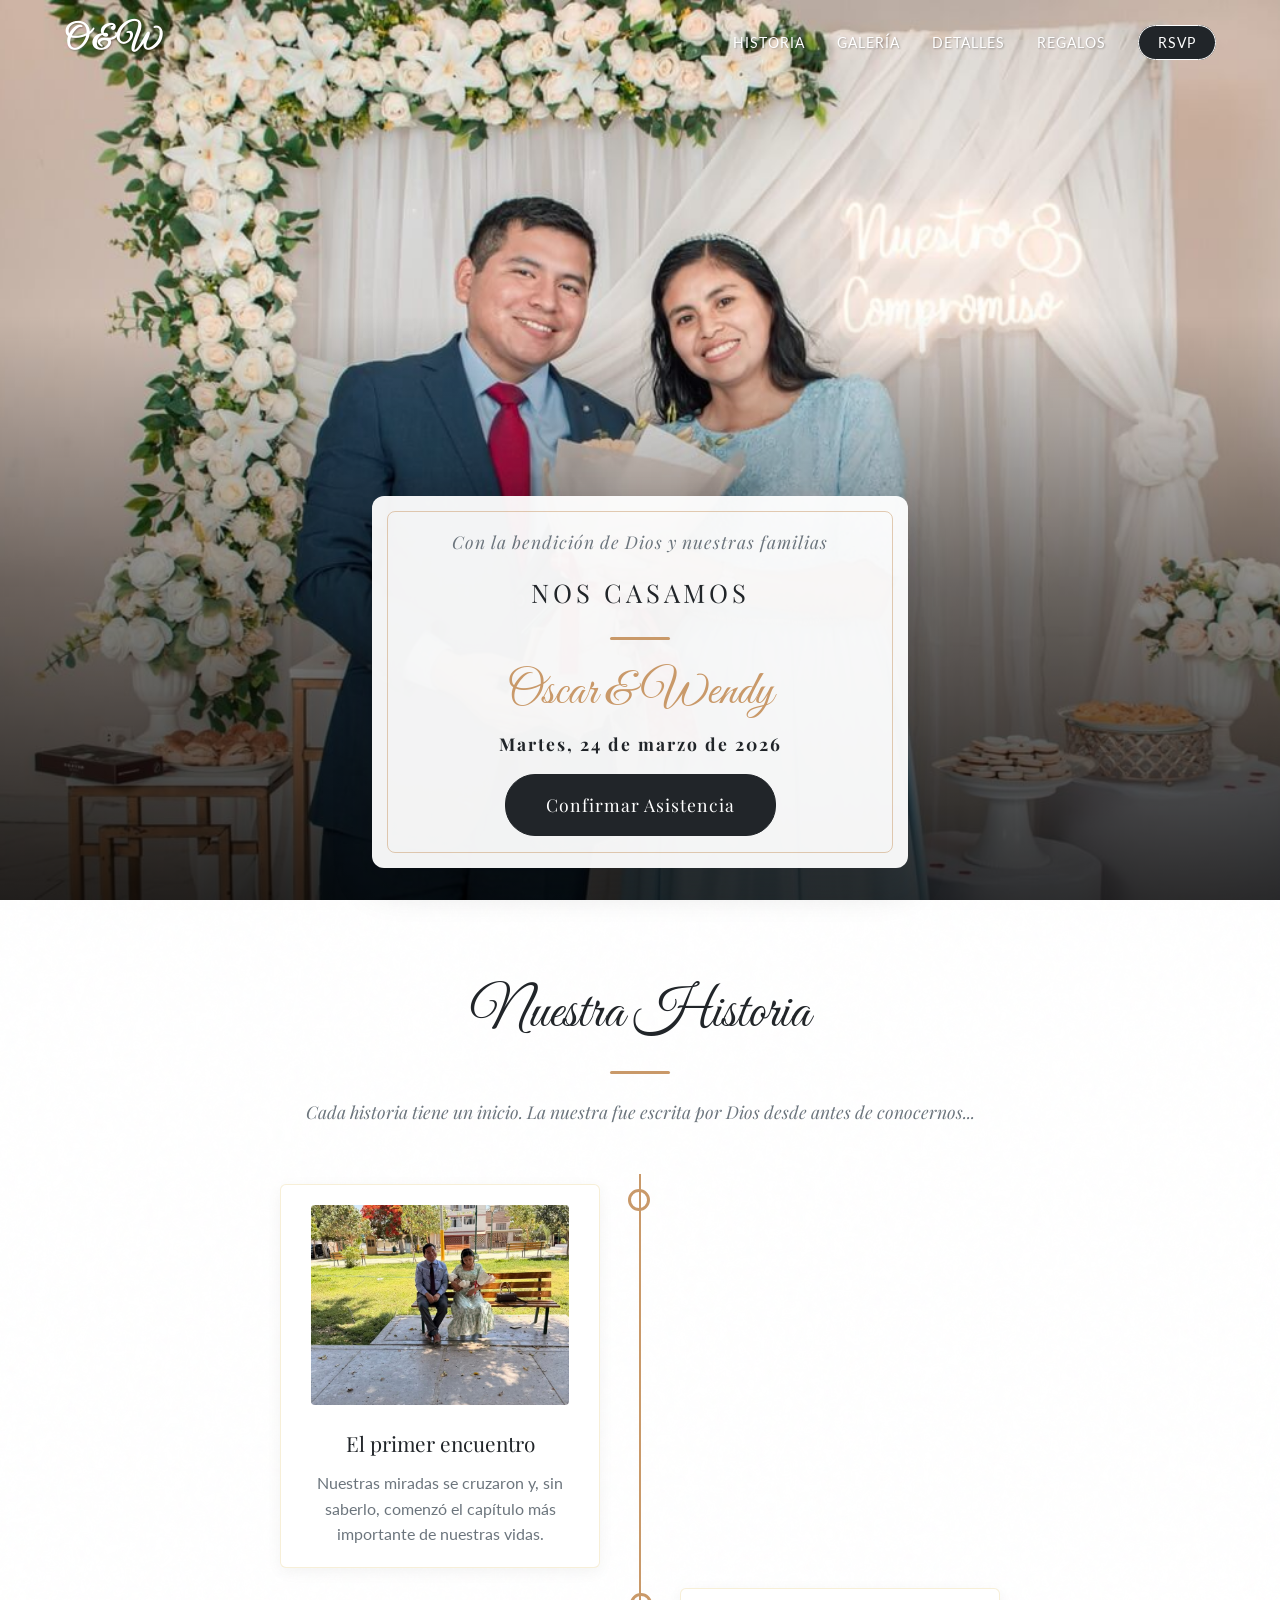
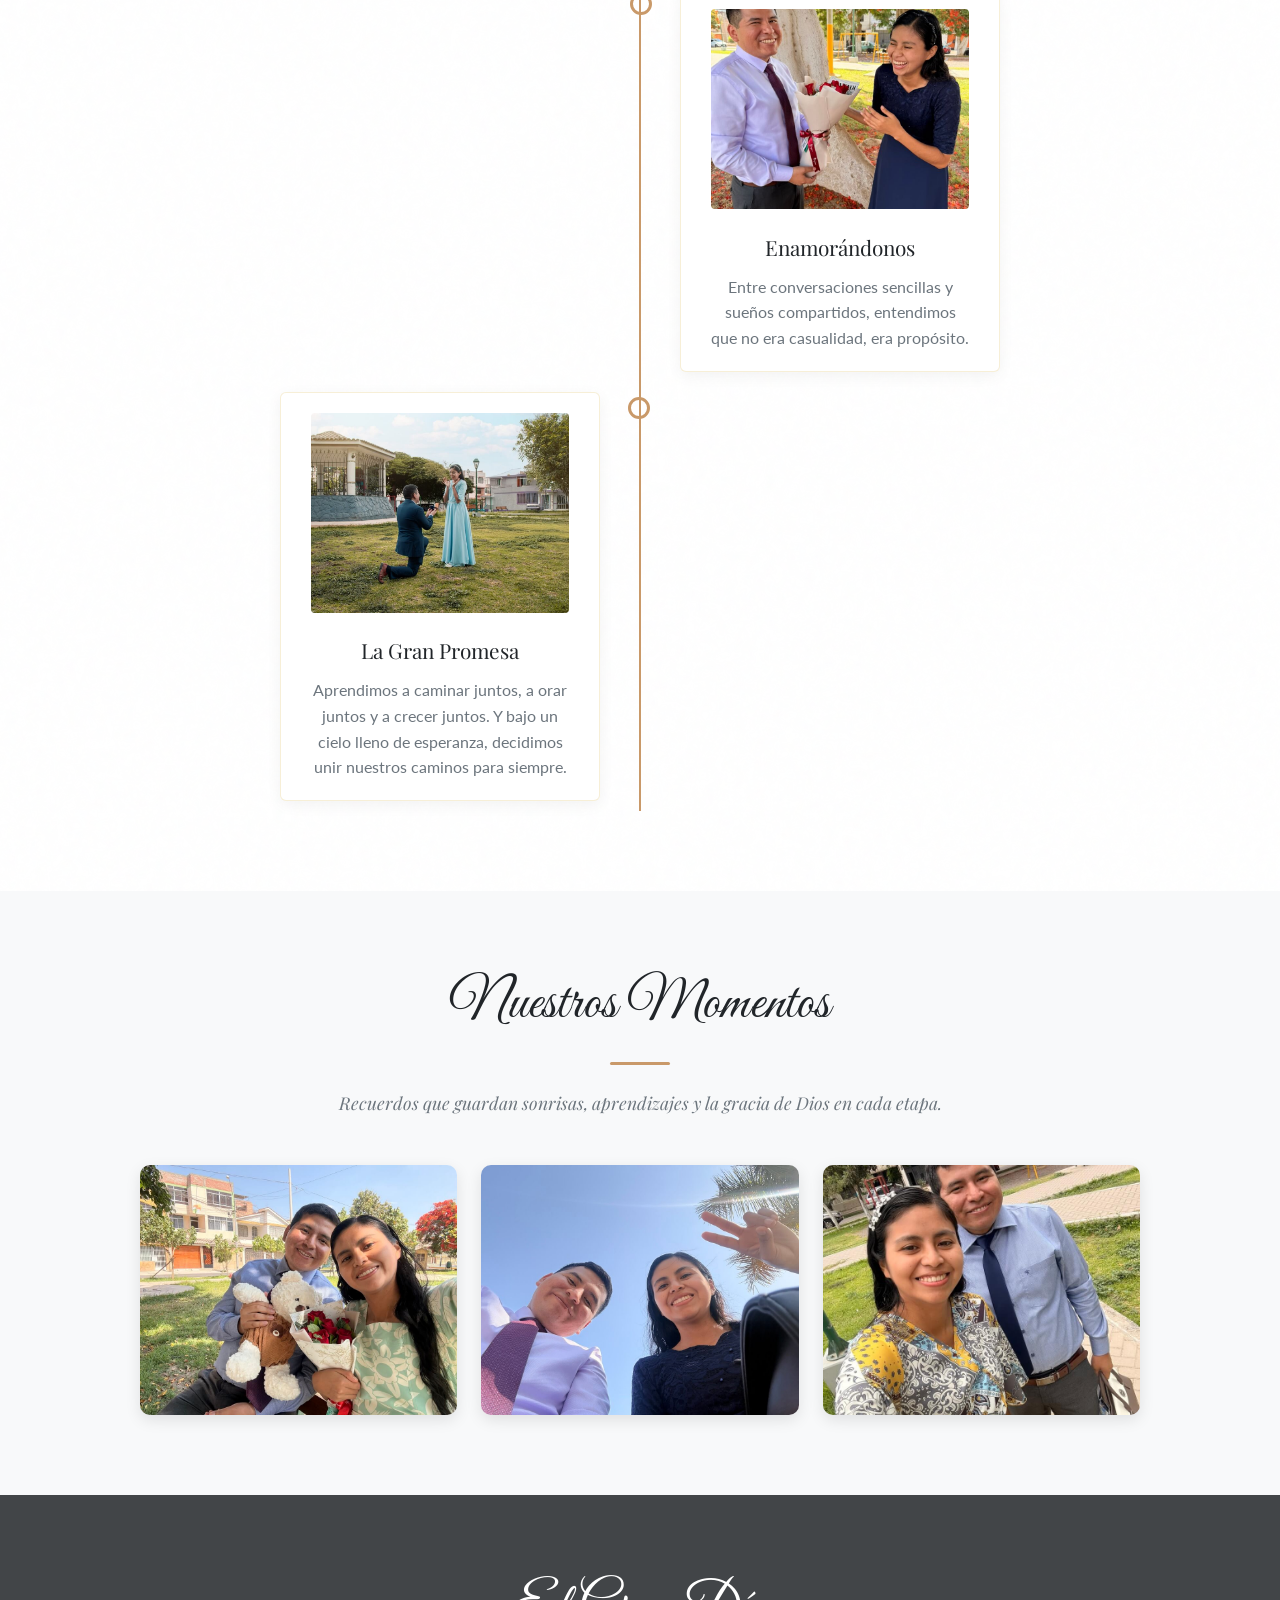
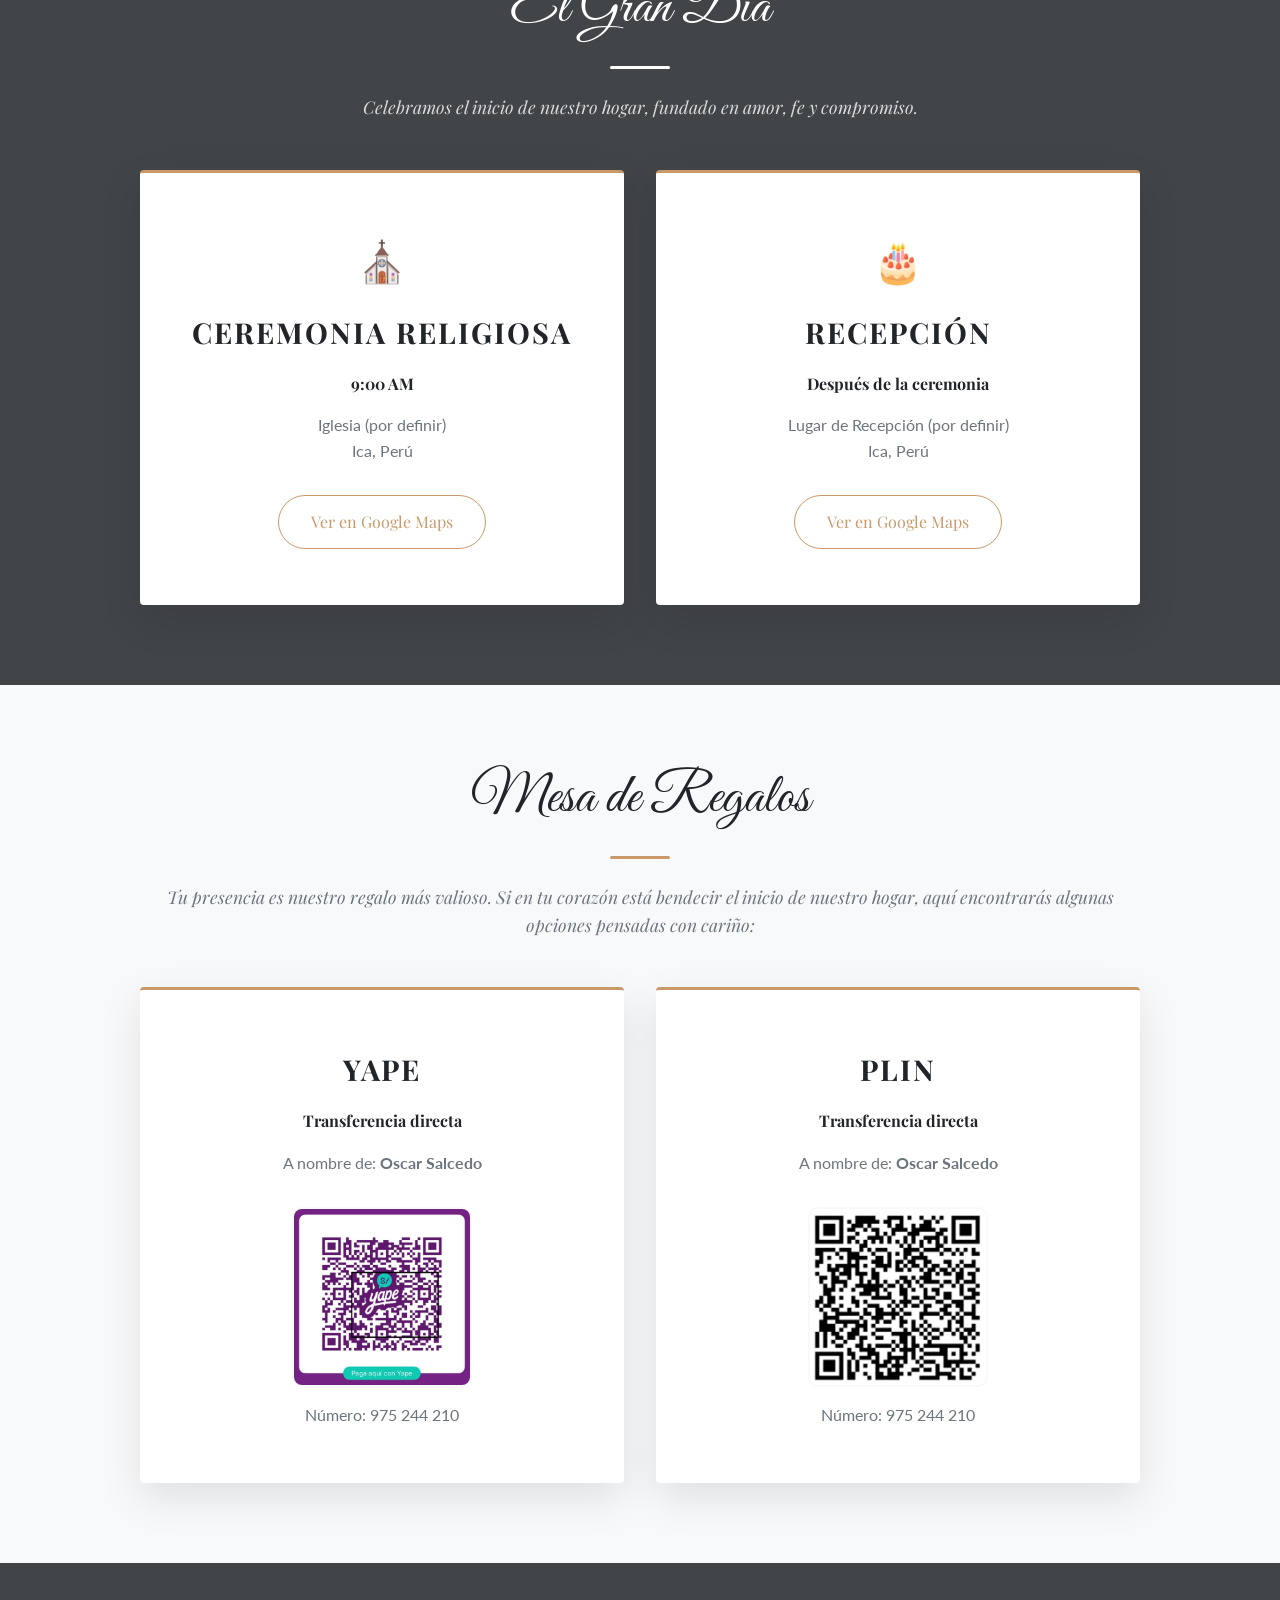
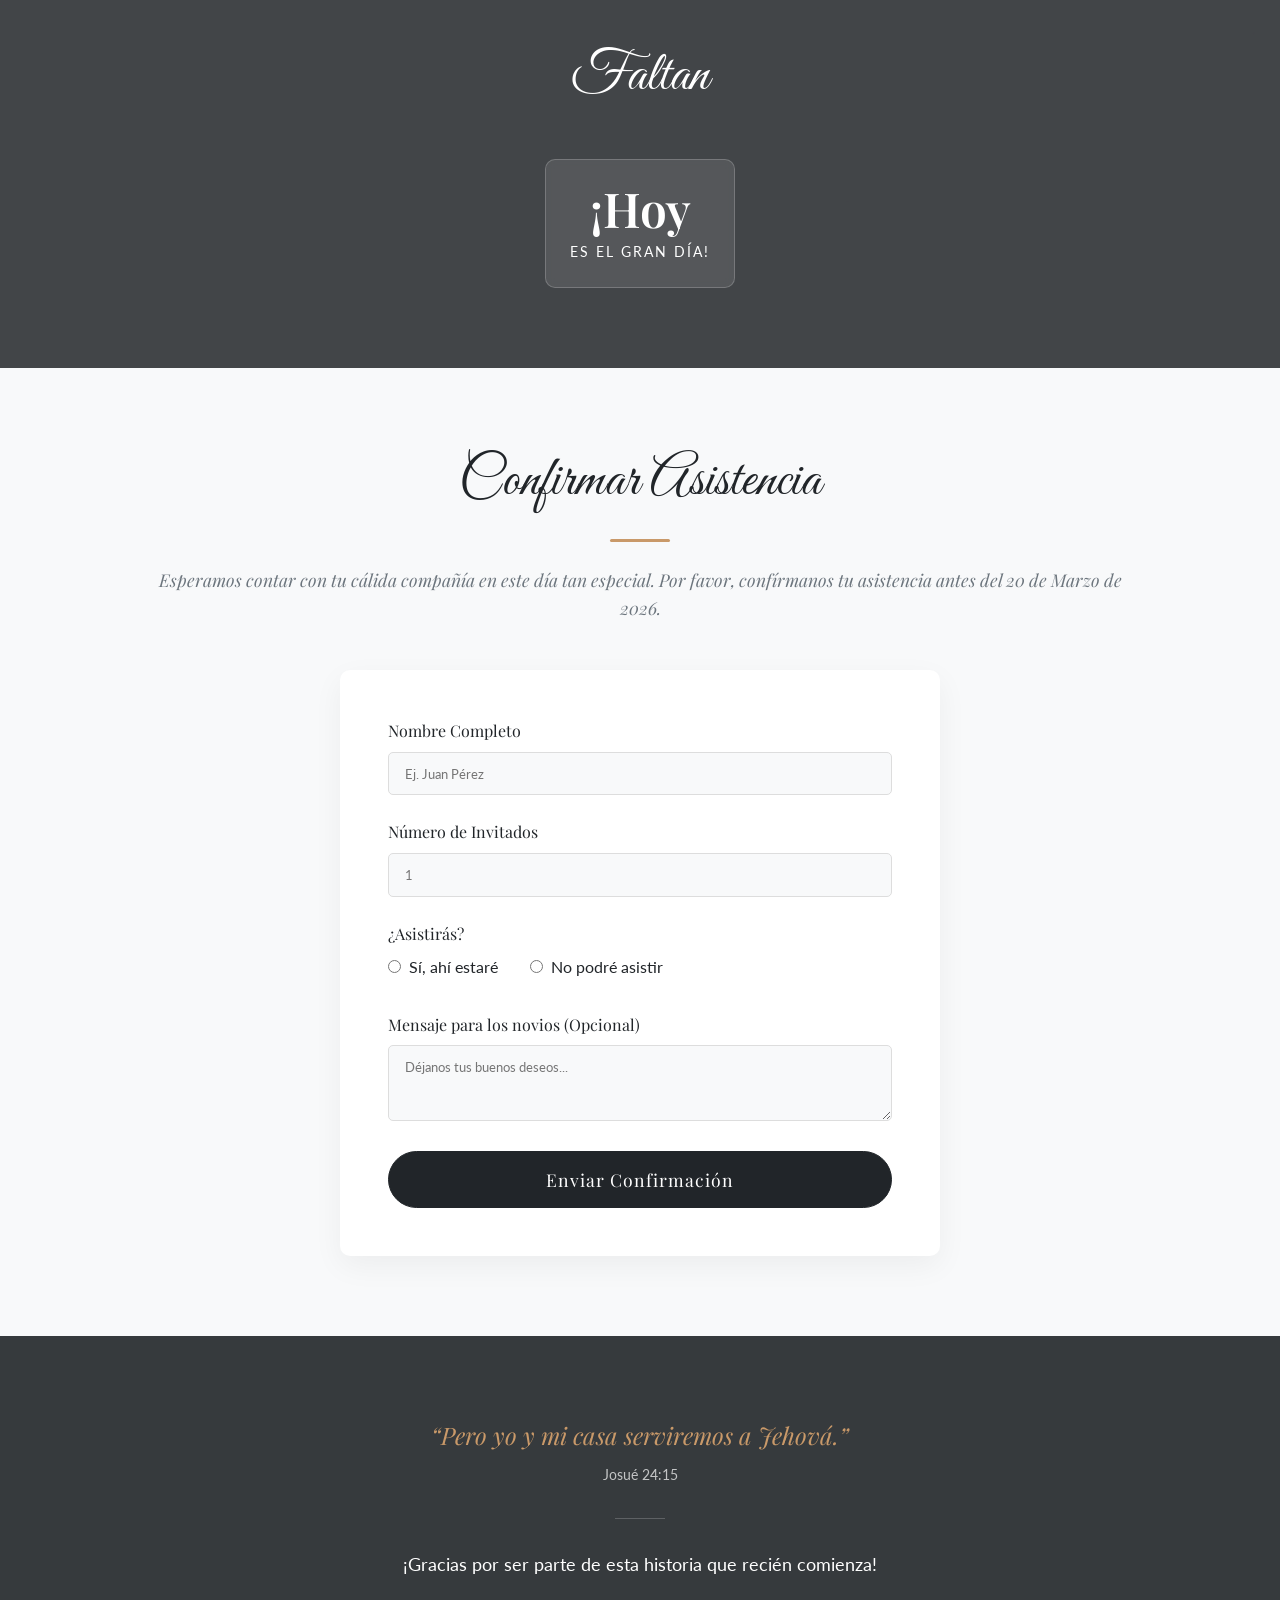
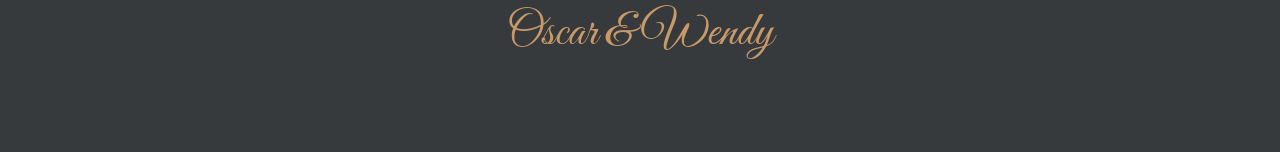
==== index.html @ b1352510 "fix: remove firebase" ====
<!DOCTYPE html>
<html lang="es">

<head>
    <meta charset="UTF-8">
    <meta name="viewport" content="width=device-width, initial-scale=1.0">
    <title>Oscar & Wendy - Nos Casamos</title>
    <!-- Favicon -->
    <link rel="icon"
        href="data:image/svg+xml,<svg xmlns=%22http://www.w3.org/2000/svg%22 viewBox=%220 0 100 100%22><text y=%22.9em%22 font-size=%2290%22>💍</text></svg>">

    <!-- Open Graph / WhatsApp Preview -->
    <meta property="og:title" content="Oscar & Wendy - Nos Casamos">
    <meta property="og:description" content="Celebramos el inicio de nuestro hogar, fundado en amor, fe y compromiso.">
    <meta property="og:image" content="https://carosdrean.github.io/wedding/images/hero.jpeg">
    <meta property="og:url" content="https://carosdrean.github.io/wedding">
    <meta property="og:type" content="website">

    <!-- Google Fonts -->
    <link rel="preconnect" href="https://fonts.googleapis.com">
    <link rel="preconnect" href="https://fonts.gstatic.com" crossorigin>
    <!-- Playfair Display (Serif) and Great Vibes (Calligraphy) -->
    <link
        href="https://fonts.googleapis.com/css2?family=Great+Vibes&family=Playfair+Display:ital,wght@0,400;0,600;1,400&family=Lato:wght@300;400&display=swap"
        rel="stylesheet">
    <link rel="stylesheet" href="css/style.css?v=1.6">
</head>

<body>

    <!-- Navegación -->
    <nav class="navbar">
        <div class="nav-container">
            <a href="#home" class="nav-logo">O & W</a>

            <button class="nav-toggle" id="nav-toggle" aria-label="Abrir menú">
                <span></span>
                <span></span>
                <span></span>
            </button>

            <ul class="nav-links" id="nav-links">
                <li><a href="#historia">Historia</a></li>
                <li><a href="#galeria">Galería</a></li>
                <li><a href="#detalles">Detalles</a></li>
                <li><a href="#regalos">Regalos</a></li>
                <li><a href="#rsvp" class="nav-btn">RSVP</a></li>
            </ul>
        </div>
    </nav>

    <!-- Hero Section -->
    <header class="hero" id="home">
        <div class="hero-overlay"></div>
        <div class="hero-content fade-in-up">
            <div class="hero-inner-card">
                <div class="decorative-frame"></div>
                <span class="subtitle">Con la bendición de Dios y nuestras familias</span>
                <h1 class="title-main">Nos Casamos</h1>
                <div class="dahlia-divider"></div>
                <h2 class="names">Oscar & Wendy</h2>
                <p class="date">Martes, 24 de marzo de 2026</p>
                <a href="#rsvp" class="btn-primary">Confirmar Asistencia</a>
            </div>
        </div>
    </header>

    <!-- Nuestra Historia -->
    <section class="historia section" id="historia">
        <div class="container fade-in">
            <h2 class="section-title">Nuestra Historia</h2>
            <div class="dahlia-divider"></div>
            <p class="section-subtitle">Cada historia tiene un inicio. La nuestra fue escrita por Dios desde antes de
                conocernos...</p>

            <div class="timeline">
                <div class="timeline-item left reveal">
                    <div class="timeline-content">
                        <img src="./images/timeline1.jpeg" loading="lazy" alt="Nos conocimos" class="timeline-img">
                        <h3>El primer encuentro</h3>
                        <p>Nuestras miradas se cruzaron y, sin saberlo, comenzó el capítulo más importante de nuestras
                            vidas.</p>
                    </div>
                </div>
                <div class="timeline-item right reveal">
                    <div class="timeline-content">
                        <img src="./images/timeline2.jpeg" loading="lazy" alt="Nos enamoramos" class="timeline-img">
                        <h3>Enamorándonos</h3>
                        <p>Entre conversaciones sencillas y sueños compartidos, entendimos que no era casualidad, era
                            propósito.</p>
                    </div>
                </div>
                <div class="timeline-item left reveal">
                    <div class="timeline-content">
                        <img src="./images/timeline3.jpeg" loading="lazy" alt="Nos comprometimos" class="timeline-img">
                        <h3>La Gran Promesa</h3>
                        <p>Aprendimos a caminar juntos, a orar juntos y a crecer juntos. Y bajo un cielo lleno de
                            esperanza, decidimos unir nuestros caminos para siempre.</p>
                    </div>
                </div>
            </div>
        </div>
    </section>

    <!-- Galería -->
    <section class="galeria section bg-light" id="galeria">
        <div class="container fade-in">
            <h2 class="section-title">Nuestros Momentos</h2>
            <div class="dahlia-divider"></div>
            <p class="section-subtitle">Recuerdos que guardan sonrisas, aprendizajes y la gracia de Dios en cada etapa.
            </p>
            <div class="gallery-grid">
                <div class="gallery-item reveal"><img src="./images/galery1.jpeg" loading="lazy" alt="Parejas foto 1">
                </div>
                <div class="gallery-item reveal"><img src="./images/galery2.jpeg" loading="lazy" alt="Parejas foto 3">
                </div>
                <div class="gallery-item reveal"><img src="./images/galery3.jpeg" loading="lazy" alt="Parejas foto 4">
                </div>
            </div>
        </div>
    </section>

    <!-- Detalles del Evento -->
    <section class="detalles section dark-bg" id="detalles">
        <div class="container fade-in">
            <h2 class="section-title text-white">El Gran Día</h2>
            <div class="dahlia-divider light"></div>
            <p class="section-subtitle text-white">Celebramos el inicio de nuestro hogar, fundado en amor, fe y
                compromiso.</p>

            <div class="cards-grid">
                <!-- Ceremonia -->
                <div class="card reveal">
                    <div class="icon">⛪</div>
                    <h3>Ceremonia Religiosa</h3>
                    <p class="card-time">9:00 AM</p>
                    <p class="card-location">Iglesia (por definir)<br>Ica, Perú</p>
                    <a href="https://maps.app.goo.gl/by1s9UoUCUS1QpWd8" class="btn-secondary" target="_blank">Ver en
                        Google Maps</a>
                </div>

                <!-- Recepción -->
                <div class="card reveal">
                    <div class="icon">🎂</div>
                    <h3>Recepción</h3>
                    <p class="card-time">Después de la ceremonia</p>
                    <p class="card-location">Lugar de Recepción (por definir)<br>Ica, Perú</p>
                    <a href="https://maps.app.goo.gl/by1s9UoUCUS1QpWd8" class="btn-secondary" target="_blank">Ver en
                        Google Maps</a>
                </div>
            </div>
        </div>
    </section>

    <!-- Regalos -->
    <section class="regalos section bg-light" id="regalos">
        <div class="container fade-in">
            <h2 class="section-title">Mesa de Regalos</h2>
            <div class="dahlia-divider"></div>
            <p class="section-subtitle">Tu presencia es nuestro regalo más valioso. Si en tu corazón está bendecir el
                inicio de nuestro hogar, aquí encontrarás algunas opciones pensadas con cariño:</p>

            <div class="cards-grid">
                <!-- Tarjeta Yape -->
                <div class="card reveal qr-card">
                    <!--<div class="icon">📱</div>-->
                    <h3>Yape</h3>
                    <p class="card-time">Transferencia directa</p>
                    <p class="card-location">A nombre de: <strong>Oscar Salcedo</strong></p>
                    <div class="qr-container">
                        <div class="qr-box">
                            <img src="./images/yape.jpeg" loading="lazy" alt="QR Yape" class="qr-img">
                            <p>Número: 975 244 210</p>
                        </div>
                    </div>
                </div>

                <!-- Tarjeta Plin -->
                <div class="card reveal qr-card">
                    <!--<div class="icon">📱</div>-->
                    <h3>Plin</h3>
                    <p class="card-time">Transferencia directa</p>
                    <p class="card-location">A nombre de: <strong>Oscar Salcedo</strong></p>
                    <div class="qr-container">
                        <div class="qr-box">
                            <img src="./images/plin.jpeg" loading="lazy" alt="QR Plin" class="qr-img">
                            <p>Número: 975 244 210</p>
                        </div>
                    </div>
                </div>
            </div>
        </div>
    </section>

    <!-- Cuenta Regresiva -->
    <section class="countdown section" id="cuenta-regresiva">
        <div class="countdown-bg"></div>
        <div class="container fade-in position-relative">
            <h2 class="section-title text-white">Faltan</h2>
            <div class="timer" id="timer">
                <div class="time-box">
                    <span class="number" id="days">00</span>
                    <span class="label">Días</span>
                </div>
                <div class="time-box">
                    <span class="number" id="hours">00</span>
                    <span class="label">Horas</span>
                </div>
                <div class="time-box">
                    <span class="number" id="minutes">00</span>
                    <span class="label">Mint</span>
                </div>
                <div class="time-box">
                    <span class="number" id="seconds">00</span>
                    <span class="label">Segs</span>
                </div>
            </div>
        </div>
    </section>

    <!-- RSVP Section -->
    <section class="rsvp section bg-light" id="rsvp">
        <div class="container fade-in">
            <h2 class="section-title">Confirmar Asistencia</h2>
            <div class="dahlia-divider"></div>
            <p class="section-subtitle">Esperamos contar con tu cálida compañía en este día tan especial. Por favor,
                confírmanos tu asistencia antes del 20 de Marzo de 2026.</p>

            <form id="rsvp-form" class="rsvp-form reveal"
                action="https://docs.google.com/forms/d/e/1FAIpQLSek4daE8wjYFkSx3_-Izd80AjMu-CmA6Un2QRPLqiP6USKRoA/formResponse"
                method="POST">
                <div class="form-group">
                    <label for="name">Nombre Completo</label>
                    <input name="entry.369119081" type="text" id="name" required placeholder="Ej. Juan Pérez">
                </div>
                <div class="form-group">
                    <label for="guests">Número de Invitados</label>
                    <input name="entry.2001712767" type="number" id="guests" min="1" max="5" required placeholder="1">
                </div>
                <div class="form-group">
                    <label>¿Asistirás?</label>
                    <div class="radio-group">
                        <label>
                            <input name="entry.1944220015" type="radio" value="Si" required> Sí, ahí
                            estaré
                        </label>
                        <label>
                            <input name="entry.1944220015" type="radio" value="No"> No podré asistir
                        </label>
                    </div>
                </div>
                <div class="form-group">
                    <label for="message">Mensaje para los novios (Opcional)</label>
                    <textarea name="entry.132755586" id="message" rows="3"
                        placeholder="Déjanos tus buenos deseos..."></textarea>
                </div>
                <button type="submit" class="btn-primary full-width">Enviar Confirmación</button>
            </form>
            <div id="form-success" class="hidden message-success">
                ¡Gracias por confirmar! Nos vemos pronto.
            </div>
        </div>
    </section>

    <!-- Footer -->
    <footer class="footer section">
        <div class="container fade-in">
            <p class="verse">“Pero yo y mi casa serviremos a Jehová.”</p>
            <p class="reference">Josué 24:15</p>
            <div class="separator"></div>
            <p class="thank-you">¡Gracias por ser parte de esta historia que recién comienza!</p>
            <h2 class="footer-names">Oscar & Wendy</h2>
        </div>
    </footer>

    <script src="js/script.js"></script>
</body>

</html>
---- css/style.css ----
/* Variables */
:root {
    /* Colors - Dahlia Theme */
    --color-bg: #FFFFFF;
    --color-bg-light: #F8F9FA;
    --color-primary: #C99969;
    /* Elegant Gold */
    --color-primary-hover: #b5885a;
    --color-secondary: #212529;
    /* Dark Charcoal for contrast */
    --color-text: #6C757D;
    /* Medium Gray for legibility */
    --color-text-dark: #212529;
    --color-white: #FFFFFF;

    /* Typography */
    --font-main: 'Lato', sans-serif;
    --font-serif: 'Playfair Display', serif;
    --font-script: 'Great Vibes', cursive;

    /* Transitions */
    --transition: all 0.4s ease;
}

/* Reset & Base Styles */
* {
    margin: 0;
    padding: 0;
    box-sizing: border-box;
}

html {
    scroll-behavior: smooth;
    font-size: 16px;
}

body {
    font-family: var(--font-main);
    color: var(--color-text);
    background-color: var(--color-bg);
    line-height: 1.6;
    overflow-x: hidden;
    /* Subtle noise/texture overlay */
    background-image: url("data:image/svg+xml,%3Csvg viewBox='0 0 200 200' xmlns='http://www.w3.org/2000/svg'%3E%3Cfilter id='noiseFilter'%3E%3CfeTurbulence type='fractalNoise' baseFrequency='0.65' numOctaves='3' stitchTiles='stitch'/%3E%3C/filter%3E%3Crect width='100%25' height='100%25' filter='url(%23noiseFilter)' opacity='0.02'/%3E%3C/svg%3E");
}

h1,
h2,
h3,
h4,
h5,
h6 {
    color: var(--color-text-dark);
    font-weight: normal;
    font-family: var(--font-serif);
}

a {
    text-decoration: none;
    color: inherit;
}

ul {
    list-style: none;
}

/* Utility Classes */
.container {
    width: 90%;
    max-width: 1000px;
    margin: 0 auto;
    text-align: center;
}

.section {
    padding: 5rem 0;
}

.bg-light {
    background-color: var(--color-bg-light);
}

.section-title {
    font-family: var(--font-script);
    font-size: 3.5rem;
    color: var(--color-secondary);
    margin-bottom: 0.5rem;
    line-height: 1.2;
}

.section-subtitle {
    font-family: var(--font-serif);
    font-size: 1.1rem;
    font-style: italic;
    color: var(--color-text);
    margin-bottom: 3rem;
}

.text-white {
    color: var(--color-white);
}

.position-relative {
    position: relative;
    z-index: 2;
}

.hidden {
    display: none !important;
}

/* Navbar */
.navbar {
    position: fixed;
    top: 0;
    width: 100%;
    background: transparent;
    transition: background-color 0.4s ease, box-shadow 0.4s ease;
    z-index: 1000;
    padding: 1rem 0;
}

.navbar.scrolled {
    background: rgba(255, 255, 255, 0.98);
    box-shadow: 0 2px 10px rgba(0, 0, 0, 0.05);
}

.navbar .nav-logo,
.navbar .nav-links a {
    color: var(--color-white);
    text-shadow: 1px 1px 2px rgba(0, 0, 0, 0.3);
}

.navbar.scrolled .nav-logo {
    color: var(--color-secondary);
    text-shadow: none;
}

.navbar.scrolled .nav-links a {
    color: var(--color-text-dark);
    text-shadow: none;
}

.navbar.scrolled .nav-links a:hover {
    color: var(--color-secondary);
}

/* Hamburger toggle */
.nav-toggle {
    display: none;
    flex-direction: column;
    justify-content: space-between;
    width: 30px;
    height: 21px;
    background: transparent;
    border: none;
    cursor: pointer;
    z-index: 1001;
}

.nav-toggle span {
    display: block;
    width: 100%;
    height: 3px;
    background-color: var(--color-white);
    border-radius: 3px;
    transition: all 0.3s ease;
    box-shadow: 1px 1px 2px rgba(0, 0, 0, 0.3);
}

.navbar.scrolled .nav-toggle span {
    background-color: var(--color-text-dark);
    box-shadow: none;
}

.nav-toggle.active span:nth-child(1) {
    transform: translateY(9px) rotate(45deg);
}

.nav-toggle.active span:nth-child(2) {
    opacity: 0;
}

.nav-toggle.active span:nth-child(3) {
    transform: translateY(-9px) rotate(-45deg);
}

.nav-container {
    width: 90%;
    max-width: 1200px;
    margin: 0 auto;
    display: flex;
    justify-content: space-between;
    align-items: center;
}

.nav-logo {
    font-family: var(--font-script);
    font-size: 2rem;
    color: var(--color-secondary);
    font-weight: bold;
}

.nav-links {
    display: flex;
    gap: 2rem;
    align-items: center;
}

.nav-links a {
    font-family: var(--font-main);
    font-size: 0.9rem;
    text-transform: uppercase;
    letter-spacing: 1px;
    transition: var(--transition);
}

.nav-links a:hover {
    color: var(--color-secondary);
}

.nav-btn {
    background: var(--color-secondary);
    color: var(--color-white) !important;
    text-shadow: none !important;
    padding: 0.5rem 1.2rem;
    border-radius: 20px;
    border: 1px solid var(--color-white);
}

.navbar.scrolled .nav-btn {
    border-color: transparent;
}

.nav-btn:hover {
    background: var(--color-primary-hover) !important;
}

/* Buttons */
.btn-primary {
    display: inline-block;
    padding: 1rem 2.5rem;
    background-color: var(--color-secondary);
    color: var(--color-white);
    font-family: var(--font-serif);
    font-size: 1.1rem;
    letter-spacing: 1px;
    border-radius: 30px;
    transition: var(--transition);
    border: 1px solid var(--color-secondary);
    cursor: pointer;
}

.btn-primary:hover {
    background-color: transparent;
    color: var(--color-secondary);
    border-color: var(--color-secondary);
}

.btn-secondary {
    display: inline-block;
    padding: 0.8rem 2rem;
    background-color: transparent;
    color: var(--color-primary);
    font-family: var(--font-serif);
    font-size: 1rem;
    border-radius: 30px;
    border: 1px solid var(--color-primary);
    transition: var(--transition);
}

.btn-secondary:hover {
    background-color: var(--color-primary);
    color: var(--color-white);
}

.full-width {
    width: 100%;
}

/* Hero Section */
.hero {
    height: 100vh;
    min-height: 600px;
    position: relative;
    display: flex;
    align-items: flex-end;
    /* Align content to the bottom */
    justify-content: center;
    text-align: center;
    background-image: url('../images/hero.jpeg');
    background-size: cover;
    background-position: center;
    background-attachment: fixed;
}

.hero-overlay {
    position: absolute;
    top: 0;
    left: 0;
    right: 0;
    bottom: 0;
    /* Gradient starts transparent and gets noticeably darker towards the bottom */
    background: linear-gradient(to bottom, transparent 35%, rgba(0, 0, 0, 0.45) 65%, rgba(0, 0, 0, 0.8) 100%);
    z-index: 1;
}

.hero-content {
    position: relative;
    z-index: 2;
    padding: 2rem;
    max-width: 600px;
    width: 90%;
}

.hero-inner-card {
    background: rgba(255, 255, 255, 0.95);
    padding: 2rem 1.5rem;
    border-radius: 12px;
    box-shadow: 0 15px 40px rgba(0, 0, 0, 0.2);
    position: relative;
    color: var(--color-text-dark);
}

.decorative-frame {
    position: absolute;
    top: 15px;
    left: 15px;
    right: 15px;
    bottom: 15px;
    border: 1px solid var(--color-primary);
    opacity: 0.5;
    border-radius: 8px;
    pointer-events: none;
}

.dahlia-divider {
    width: 60px;
    height: 3px;
    background-color: var(--color-primary);
    margin: 1.5rem auto;
    border-radius: 2px;
}

.dahlia-divider.light {
    background-color: var(--color-white);
}

.subtitle {
    display: block;
    font-family: var(--font-serif);
    font-style: italic;
    font-size: 1.1rem;
    margin-bottom: 1rem;
    letter-spacing: 1px;
    color: var(--color-text);
}

.title-main {
    font-family: var(--font-serif);
    font-size: 1.6rem;
    letter-spacing: 4px;
    text-transform: uppercase;
    margin-bottom: 0.5rem;
    color: var(--color-text-dark);
}

.names {
    font-family: var(--font-script);
    font-size: 3rem;
    color: var(--color-primary);
    line-height: 1.2;
    margin-bottom: 0.5rem;
}

.date {
    font-family: var(--font-serif);
    font-size: 1.1rem;
    font-weight: bold;
    margin-bottom: 1rem;
    letter-spacing: 2px;
    color: var(--color-text-dark);
}

/* Timeline (Nuestra Historia) */
.timeline {
    position: relative;
    max-width: 800px;
    margin: 0 auto;
}

.timeline::after {
    content: '';
    position: absolute;
    width: 2px;
    background-color: var(--color-primary);
    top: 0;
    bottom: 0;
    left: 50%;
    margin-left: -1px;
}

.timeline-item {
    padding: 10px 40px;
    position: relative;
    background-color: inherit;
    width: 50%;
}

.timeline-item::after {
    content: '';
    position: absolute;
    width: 16px;
    height: 16px;
    right: -8px;
    background-color: var(--color-bg);
    border: 3px solid var(--color-primary);
    top: 15px;
    border-radius: 50%;
    z-index: 1;
}

.left {
    left: 0;
}

.right {
    left: 50%;
}

.left::after {
    right: -10px;
}

.right::after {
    left: -10px;
}

.timeline-content {
    padding: 20px 30px;
    background-color: var(--color-white);
    position: relative;
    border-radius: 6px;
    box-shadow: 0 4px 15px rgba(0, 0, 0, 0.05);
    border: 1px solid rgba(212, 175, 55, 0.2);
}

.timeline-content h3 {
    font-family: var(--font-serif);
    color: var(--color-secondary);
    margin-bottom: 10px;
    font-size: 1.3rem;
}

.timeline-img {
    width: 100%;
    height: 200px;
    object-fit: cover;
    border-radius: 4px;
    margin-bottom: 15px;
}

/* Event Details Cards */
.cards-grid {
    display: grid;
    grid-template-columns: repeat(auto-fit, minmax(300px, 1fr));
    gap: 2rem;
    margin-top: 2rem;
}

.card {
    background: var(--color-white);
    padding: 3.5rem 2.5rem;
    border-radius: 4px;
    /* Sharper edges */
    box-shadow: 0 15px 40px rgba(0, 0, 0, 0.1);
    transition: var(--transition);
    border-top: 3px solid var(--color-primary);
    /* Gold Dahlia line */
}

.card:hover {
    transform: translateY(-10px);
}

.card .icon {
    font-size: 2.5rem;
    margin-bottom: 1rem;
    color: var(--color-primary);
}

.card h3 {
    font-family: var(--font-serif);
    font-size: 1.8rem;
    font-weight: bold;
    text-transform: uppercase;
    color: var(--color-text-dark);
    margin-bottom: 1rem;
    letter-spacing: 2px;
}

.card-time {
    font-weight: bold;
    color: var(--color-text-dark);
    margin-bottom: 1rem;
    font-family: var(--font-serif);
}

.card-location {
    margin-bottom: 2rem;
    color: var(--color-text);
}

.dark-bg {
    position: relative;
    background-image: url('../images/event.jpeg');
    /* Placeholder for now */
    background-size: cover;
    background-position: center;
    background-attachment: fixed;
}

.dark-bg::before {
    content: '';
    position: absolute;
    top: 0;
    left: 0;
    right: 0;
    bottom: 0;
    background-color: rgba(33, 37, 41, 0.85);
    /* Dark Dahlia overlay */
    z-index: 1;
}

.dark-bg .container {
    position: relative;
    z-index: 2;
}

.dark-bg .section-subtitle {
    color: rgba(255, 255, 255, 0.8);
}

.qr-card {
    grid-column: span 1;
}

.qr-container {
    display: flex;
    justify-content: center;
    gap: 2rem;
    margin-top: 1.5rem;
}

.qr-box {
    text-align: center;
}

.qr-img {
    width: 180px;
    height: 180px;
    object-fit: cover;
    border-radius: 10px;
    border: 2px solid var(--color-bg-light);
    margin-bottom: 0.5rem;
}

/* Countdown */
.countdown {
    position: relative;
    background: url('../images/countdown.jpeg');
    background-size: cover;
    background-position: center;
    background-attachment: fixed;
    color: var(--color-white);
}

.countdown-bg {
    position: absolute;
    top: 0;
    left: 0;
    right: 0;
    bottom: 0;
    background: rgba(33, 37, 41, 0.85);
    /* Dark Dahlia overlay */
    z-index: 1;
}

.countdown .section-title {
    color: var(--color-white);
}

.timer {
    display: flex;
    justify-content: center;
    gap: 2rem;
    margin-top: 3rem;
    flex-wrap: wrap;
}

.time-box {
    display: flex;
    flex-direction: column;
    align-items: center;
    background: rgba(255, 255, 255, 0.1);
    backdrop-filter: blur(5px);
    border: 1px solid rgba(255, 255, 255, 0.2);
    border-radius: 10px;
    padding: 1.5rem;
    min-width: 100px;
}

.time-box .number {
    font-family: var(--font-serif);
    font-size: 3rem;
    font-weight: 600;
    line-height: 1;
    margin-bottom: 0.5rem;
}

.time-box .label {
    font-size: 0.9rem;
    text-transform: uppercase;
    letter-spacing: 2px;
}

/* Dress code section removed */

/* Galería */
.gallery-grid {
    display: grid;
    grid-template-columns: repeat(auto-fit, minmax(250px, 1fr));
    gap: 1.5rem;
    margin-top: 2rem;
}

.gallery-item {
    border-radius: 10px;
    overflow: hidden;
    box-shadow: 0 5px 15px rgba(0, 0, 0, 0.1);
}

.gallery-item img {
    width: 100%;
    height: 250px;
    object-fit: cover;
    transition: transform 0.5s ease;
    display: block;
}

.gallery-item:hover img {
    transform: scale(1.05);
}

/* RSVP Form */
.rsvp-form {
    max-width: 600px;
    margin: 0 auto;
    background: var(--color-white);
    padding: 3rem;
    border-radius: 10px;
    box-shadow: 0 10px 30px rgba(0, 0, 0, 0.05);
    text-align: left;
}

.form-group {
    margin-bottom: 1.5rem;
}

.form-group label {
    display: block;
    margin-bottom: 0.5rem;
    font-family: var(--font-serif);
    color: var(--color-text-dark);
}

.form-group input[type="text"],
.form-group input[type="number"],
.form-group textarea {
    width: 100%;
    padding: 0.8rem 1rem;
    border: 1px solid #ddd;
    border-radius: 5px;
    font-family: var(--font-main);
    color: var(--color-text);
    background-color: var(--color-bg-light);
    transition: border-color 0.3s;
}

.form-group input:focus,
.form-group textarea:focus {
    outline: none;
    border-color: var(--color-secondary);
}

.radio-group {
    display: flex;
    gap: 2rem;
    margin-top: 0.5rem;
}

.radio-group label {
    display: inline-flex;
    align-items: center;
    gap: 0.5rem;
    cursor: pointer;
    font-family: var(--font-main);
}

.message-success {
    margin-top: 2rem;
    padding: 1.5rem;
    background-color: #e8f5e9;
    color: #2e7d32;
    border-radius: 5px;
    border-left: 5px solid #4caf50;
    font-weight: bold;
}

/* Footer */
.footer {
    position: relative;
    background-image: url('../images/footer.jpeg');
    background-size: cover;
    background-position: center;
    background-attachment: fixed;
    color: var(--color-white);
    text-align: center;
    padding: 5rem 0;
}

.footer::before {
    content: '';
    position: absolute;
    top: 0;
    left: 0;
    right: 0;
    bottom: 0;
    background-color: rgba(33, 37, 41, 0.9);
    z-index: 1;
}

.footer .container {
    position: relative;
    z-index: 2;
}

.footer .verse {
    font-family: var(--font-serif);
    font-size: 1.5rem;
    font-style: italic;
    color: var(--color-primary);
    margin-bottom: 0.5rem;
}

.footer .reference {
    font-size: 0.9rem;
    opacity: 0.7;
    margin-bottom: 2rem;
}

.footer .separator {
    width: 50px;
    height: 1px;
    background-color: rgba(255, 255, 255, 0.2);
    margin: 0 auto 2rem;
}

.footer .thank-you {
    font-size: 1.1rem;
    margin-bottom: 1rem;
}

.footer-names {
    font-family: var(--font-script);
    font-size: 3rem;
    color: var(--color-primary);
}

/* Animations */
.fade-in-up {
    animation: fadeInUp 1.5s ease;
}

@keyframes fadeInUp {
    from {
        opacity: 0;
        transform: translateY(30px);
    }

    to {
        opacity: 1;
        transform: translateY(0);
    }
}

/* Scroll reveal classes */
.reveal {
    opacity: 0;
    transform: translateY(40px);
    transition: all 0.8s ease;
}

.reveal.active {
    opacity: 1;
    transform: translateY(0);
}

/* Responsive Variables */
@media screen and (max-width: 768px) {
    .nav-toggle {
        display: flex;
    }

    .nav-links {
        position: fixed;
        right: -100%;
        top: 0;
        flex-direction: column;
        background-color: var(--color-white);
        width: 70%;
        height: 100vh;
        padding-top: 80px;
        transition: right 0.4s ease;
        box-shadow: -5px 0 15px rgba(0, 0, 0, 0.1);
    }

    .nav-links.active {
        right: 0;
    }

    .nav-links a:not(.nav-btn) {
        color: var(--color-text-dark) !important;
        text-shadow: none !important;
        font-size: 1.1rem;
    }

    .navbar .nav-logo {
        position: relative;
        z-index: 1002;
    }

    .nav-btn {
        margin-top: 1rem;
    }

    .qr-container {
        flex-direction: column;
        align-items: center;
        gap: 1.5rem;
    }

    .hero-content {
        width: 98%;
        padding: 1rem;
    }

    .names {
        font-size: 3.3rem;
        margin-bottom: 0.5rem;
    }

    .hero-inner-card {
        padding: 3.2rem 1.3rem;
    }

    .title-main {
        font-size: 1.6rem;
        letter-spacing: 3px;
        margin-bottom: 0.7rem;
    }

    .subtitle {
        font-size: 1.1rem;
        margin-bottom: 1.3rem;
    }

    .date {
        font-size: 1.15rem;
        margin-bottom: 1.4rem;
    }

    .btn-primary {
        padding: 1rem 2rem;
        font-size: 1.1rem;
    }

    .timeline::after {
        left: 31px;
    }

    .timeline-item {
        width: 100%;
        padding-left: 70px;
        padding-right: 25px;
    }

    .timeline-item.right {
        left: 0;
    }

    .left::after,
    .right::after {
        left: 21px;
    }

    .timer {
        gap: 1rem;
    }

    .time-box {
        padding: 1rem;
        min-width: 80px;
    }

    .time-box .number {
        font-size: 2rem;
    }

    .rsvp-form {
        padding: 2rem 1.5rem;
    }

    .radio-group {
        flex-direction: column;
        gap: 1rem;
    }
}

@media (max-width: 768px) {
    .timeline-img {
        height: auto;
    }

    .gallery-item img {
        height: auto;
        aspect-ratio: 1 / 1;
    }
}

/* Fix for iOS background-attachment: fixed zooming issue */
@supports (-webkit-touch-callout: none) {

    .hero,
    .dark-bg,
    .footer,
    .countdown {
        background-attachment: scroll;
    }
}
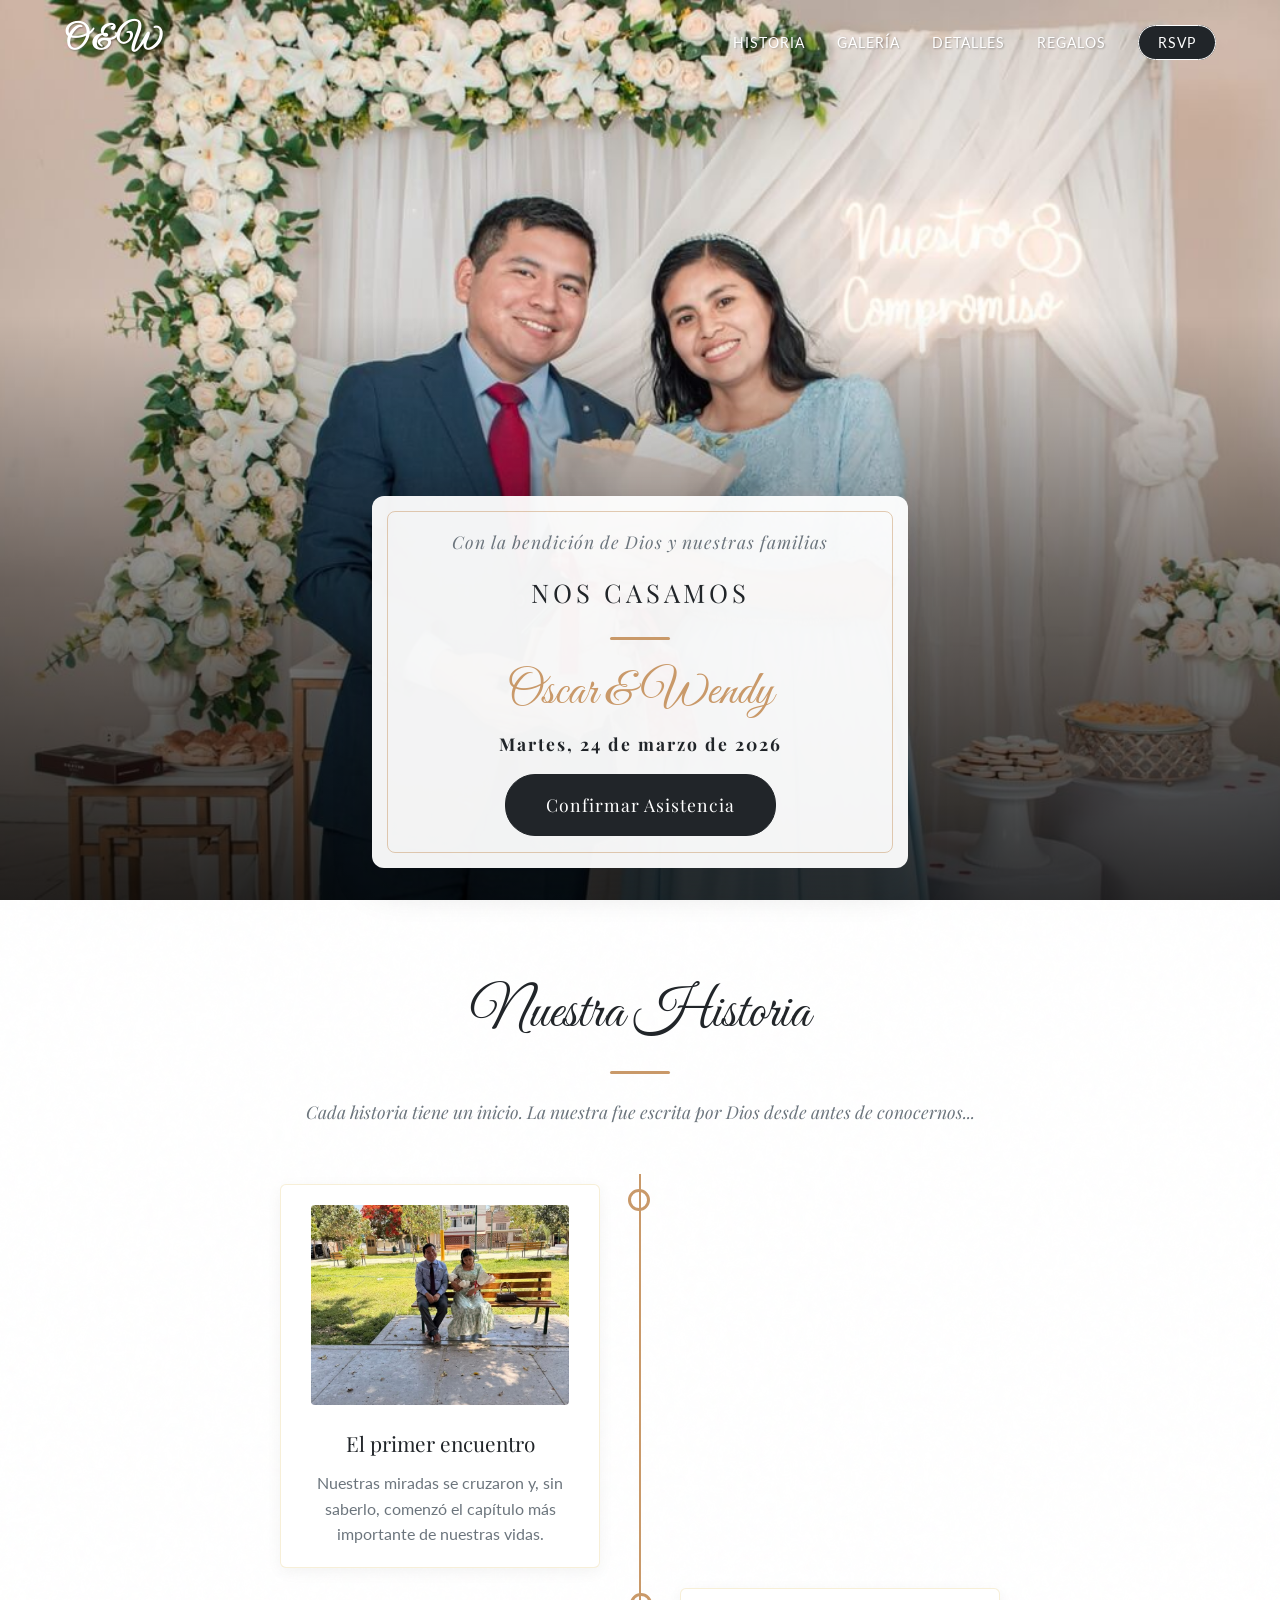
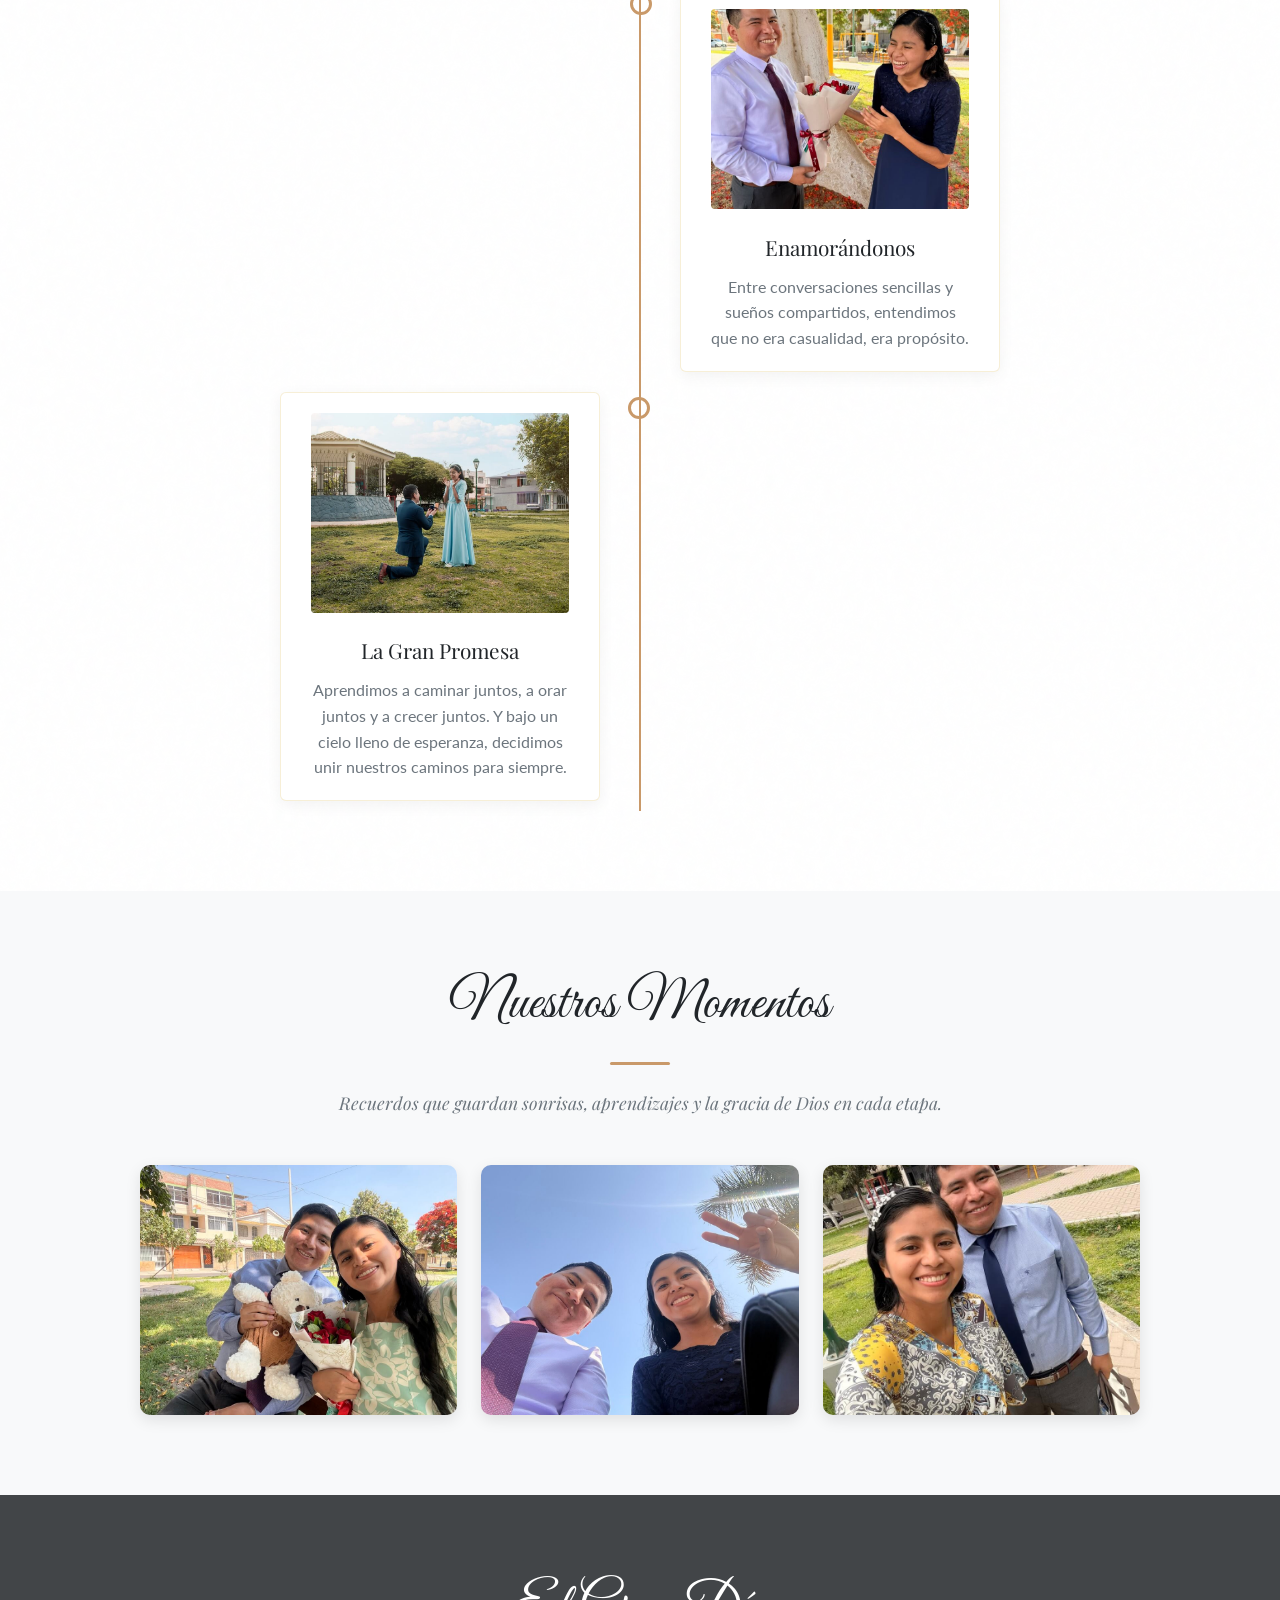
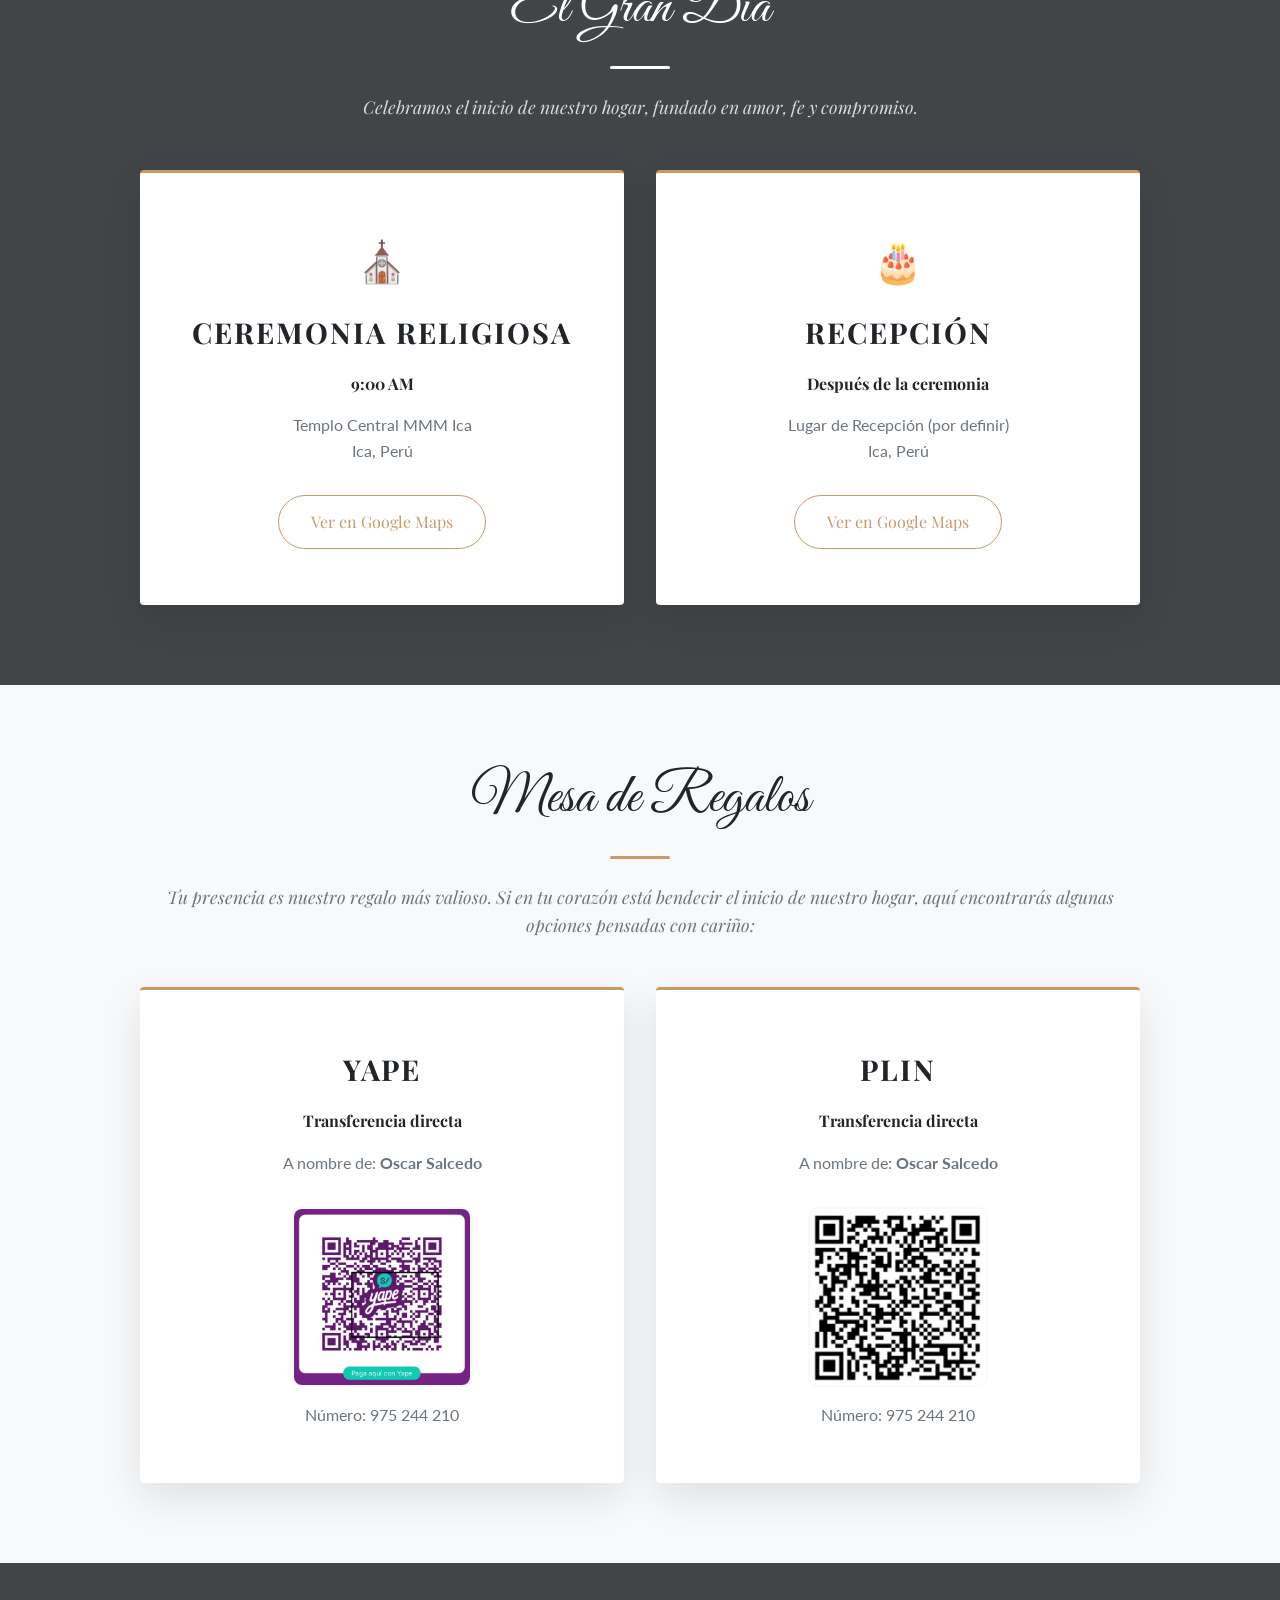
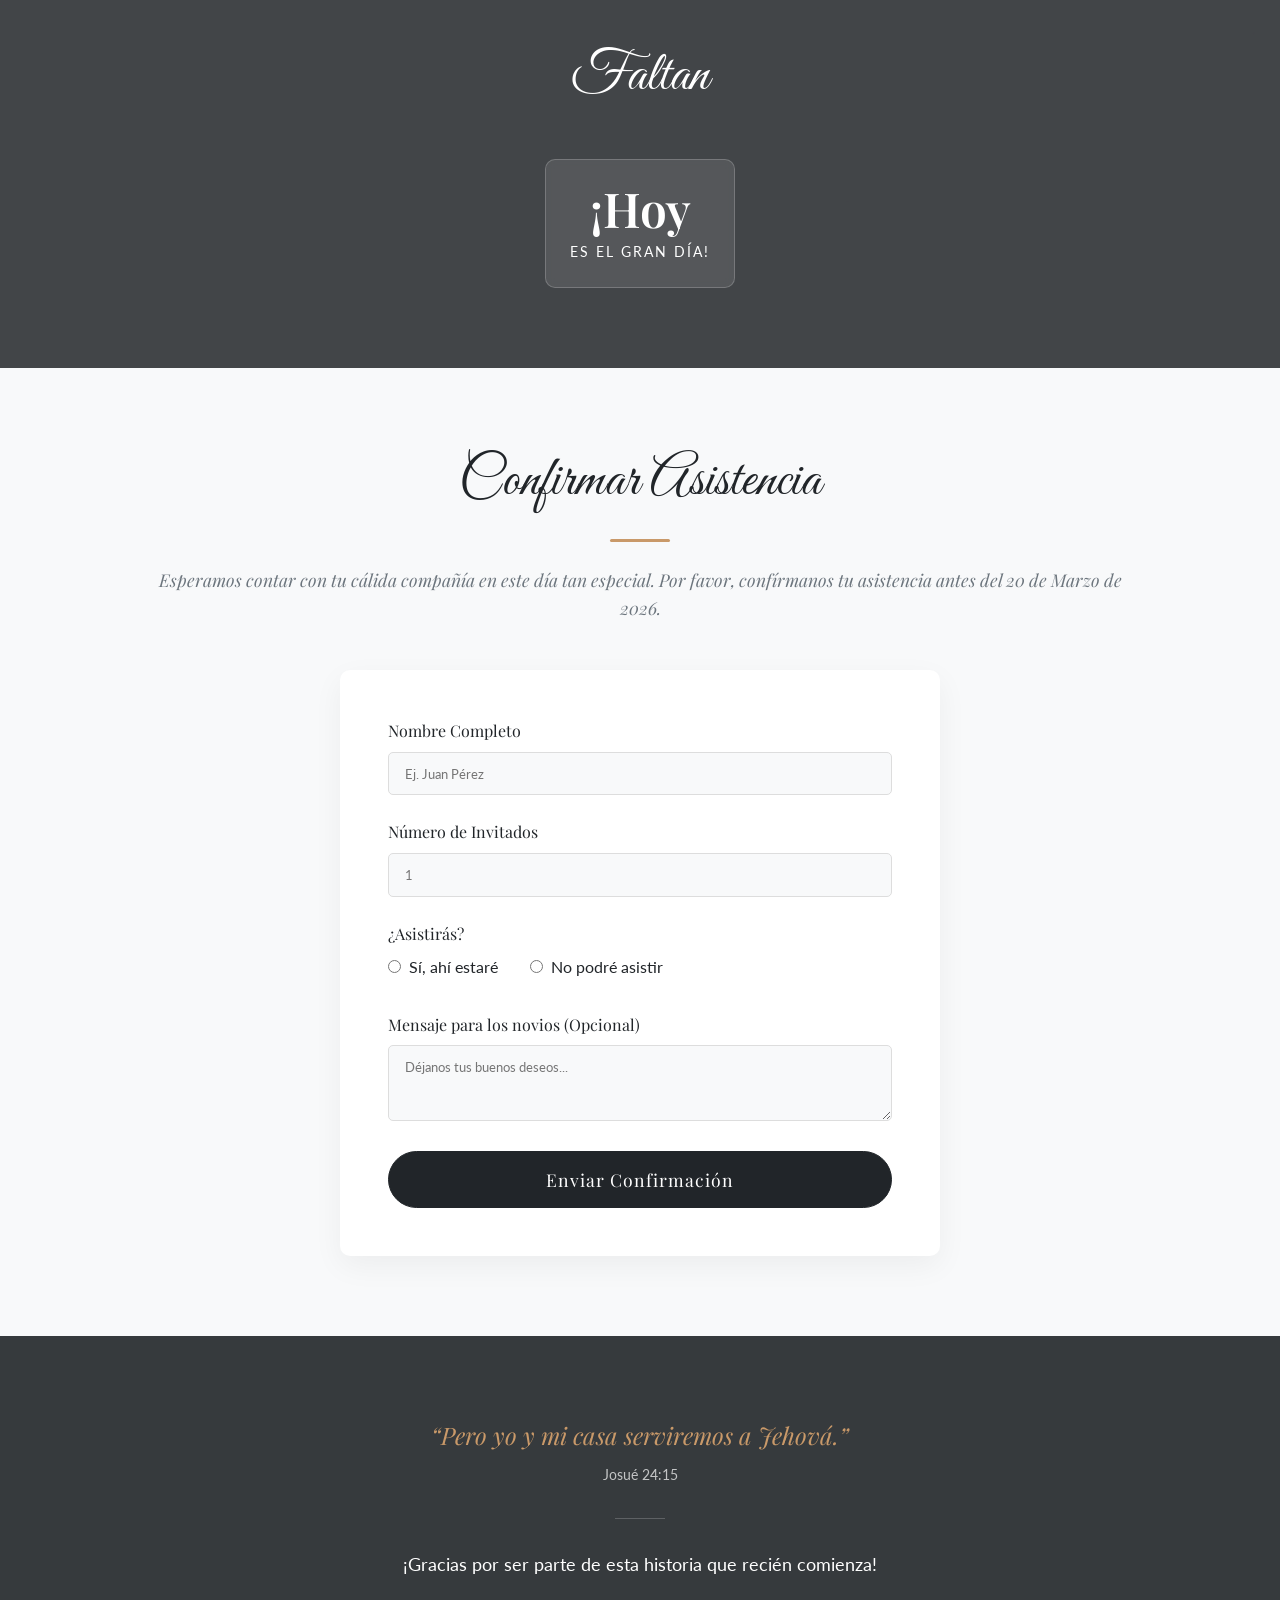
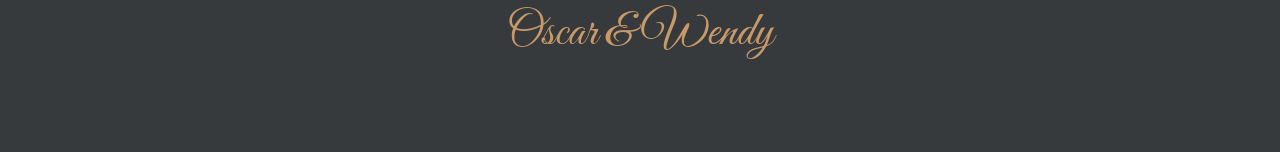
==== commit d92c5afb: "fix: date" ====
--- a/index.html
+++ b/index.html
@@ -134,8 +134,8 @@
                     <div class="icon">⛪</div>
                     <h3>Ceremonia Religiosa</h3>
                     <p class="card-time">9:00 AM</p>
-                    <p class="card-location">Iglesia (por definir)<br>Ica, Perú</p>
-                    <a href="https://maps.app.goo.gl/by1s9UoUCUS1QpWd8" class="btn-secondary" target="_blank">Ver en
+                    <p class="card-location">Templo Central MMM Ica<br>Ica, Perú</p>
+                    <a href="https://maps.app.goo.gl/KJUPmuEaz7JCZdrs8" class="btn-secondary" target="_blank">Ver en
                         Google Maps</a>
                 </div>
 
@@ -197,7 +197,7 @@
         <div class="countdown-bg"></div>
         <div class="container fade-in position-relative">
             <h2 class="section-title text-white">Faltan</h2>
-            <div class="timer" id="timer">
+            <div class="timer" id="timer" data-date="March 24, 2026 09:00:00">
                 <div class="time-box">
                     <span class="number" id="days">00</span>
                     <span class="label">Días</span>
--- a/css/style.css
+++ b/css/style.css
@@ -22,6 +22,49 @@
     --transition: all 0.4s ease;
 }
 
+/* Theme Civil Overrides */
+body.theme-civil {
+    --color-primary: #397bbc;
+    /* Vibrant Rose / Mauve */
+    --color-primary-hover: #2a5787;
+}
+
+body.theme-civil .hero-inner-card {
+    border-radius: 2px;
+}
+
+body.theme-civil .decorative-frame {
+    border-radius: 0;
+}
+
+body.theme-civil .card {
+    border-top: none;
+    border-bottom: 3px solid var(--color-primary);
+    border-radius: 8px;
+}
+
+body.theme-civil .timeline-item::after {
+    border-radius: 3px;
+    transform: rotate(45deg);
+}
+
+/* Theme Civil Background Image Overrides */
+body.theme-civil .hero {
+    background-image: url('../images/civil-hero.jpeg');
+}
+
+body.theme-civil .dark-bg {
+    background-image: url('../images/civil-event.jpeg');
+}
+
+body.theme-civil .countdown {
+    background-image: url('../images/civil-countdown.jpeg');
+}
+
+body.theme-civil .footer {
+    background-image: url('../images/civil-footer.jpeg');
+}
+
 /* Reset & Base Styles */
 * {
     margin: 0;
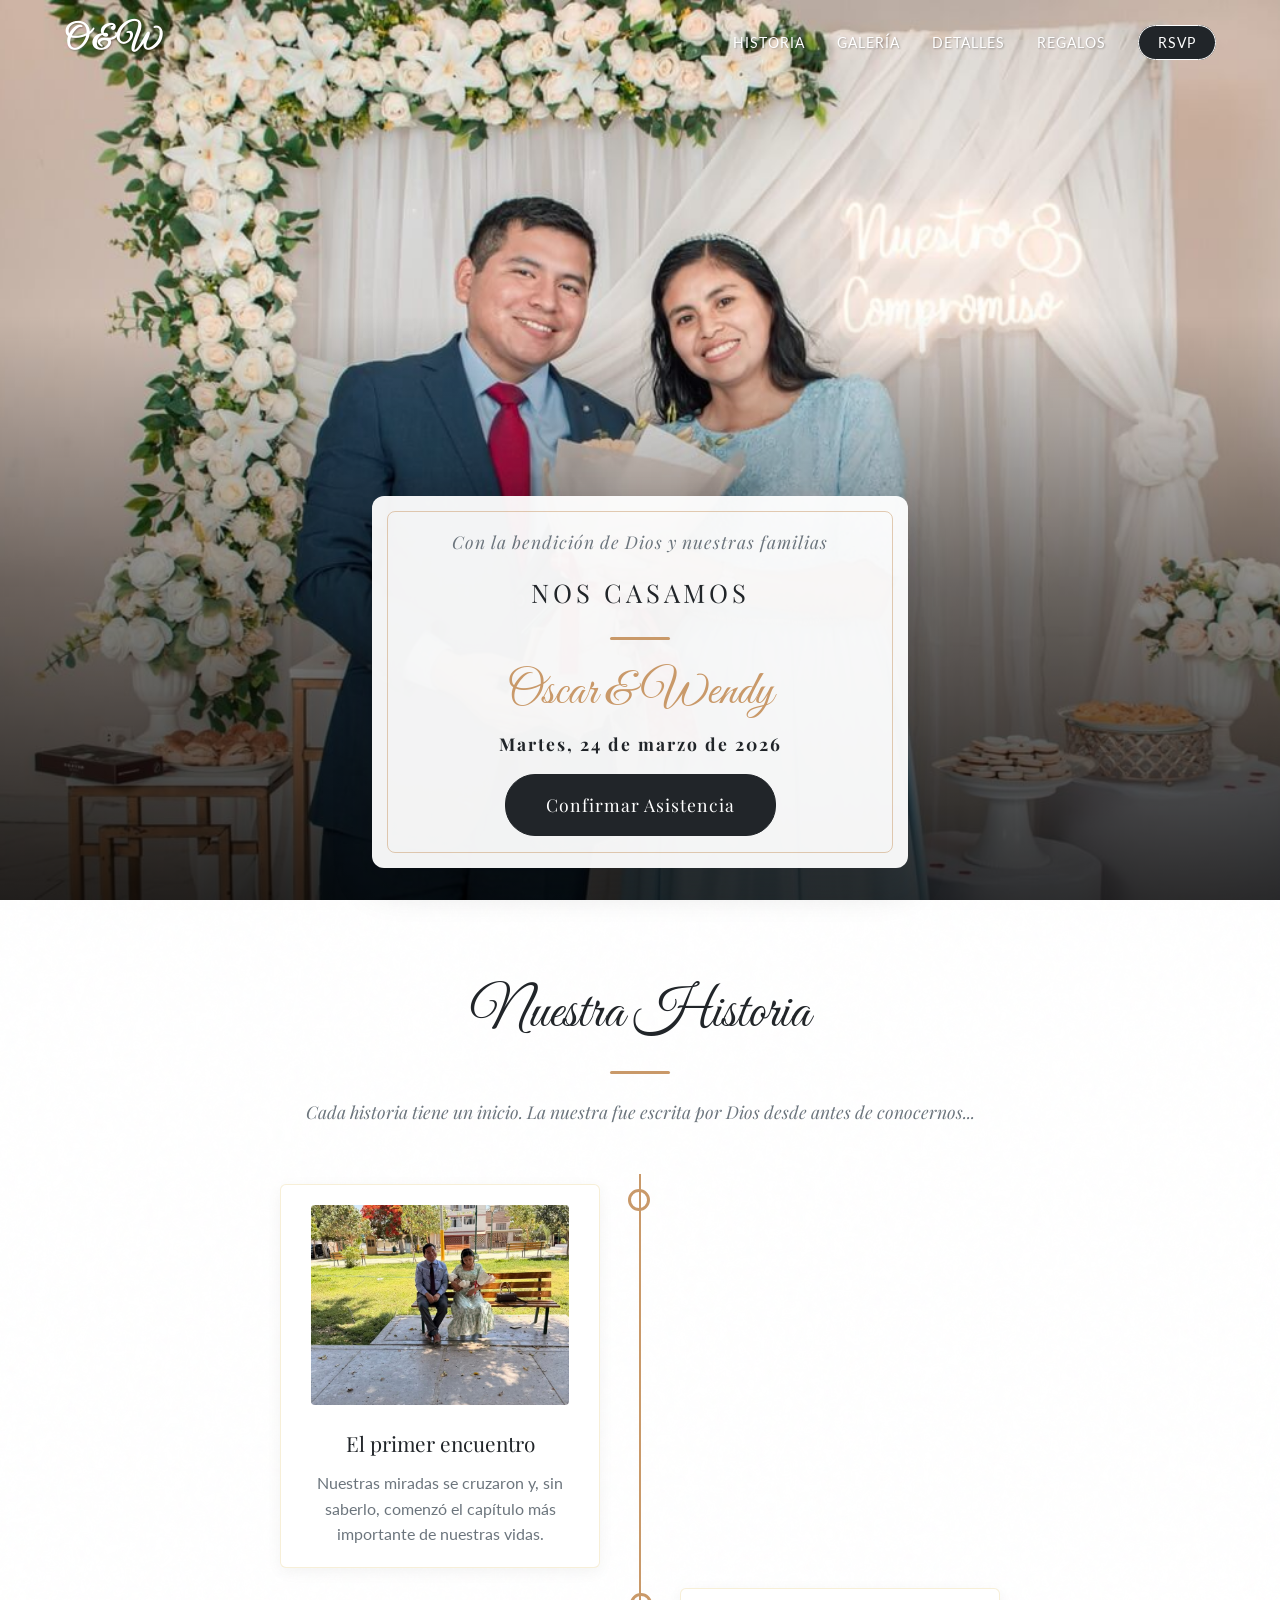
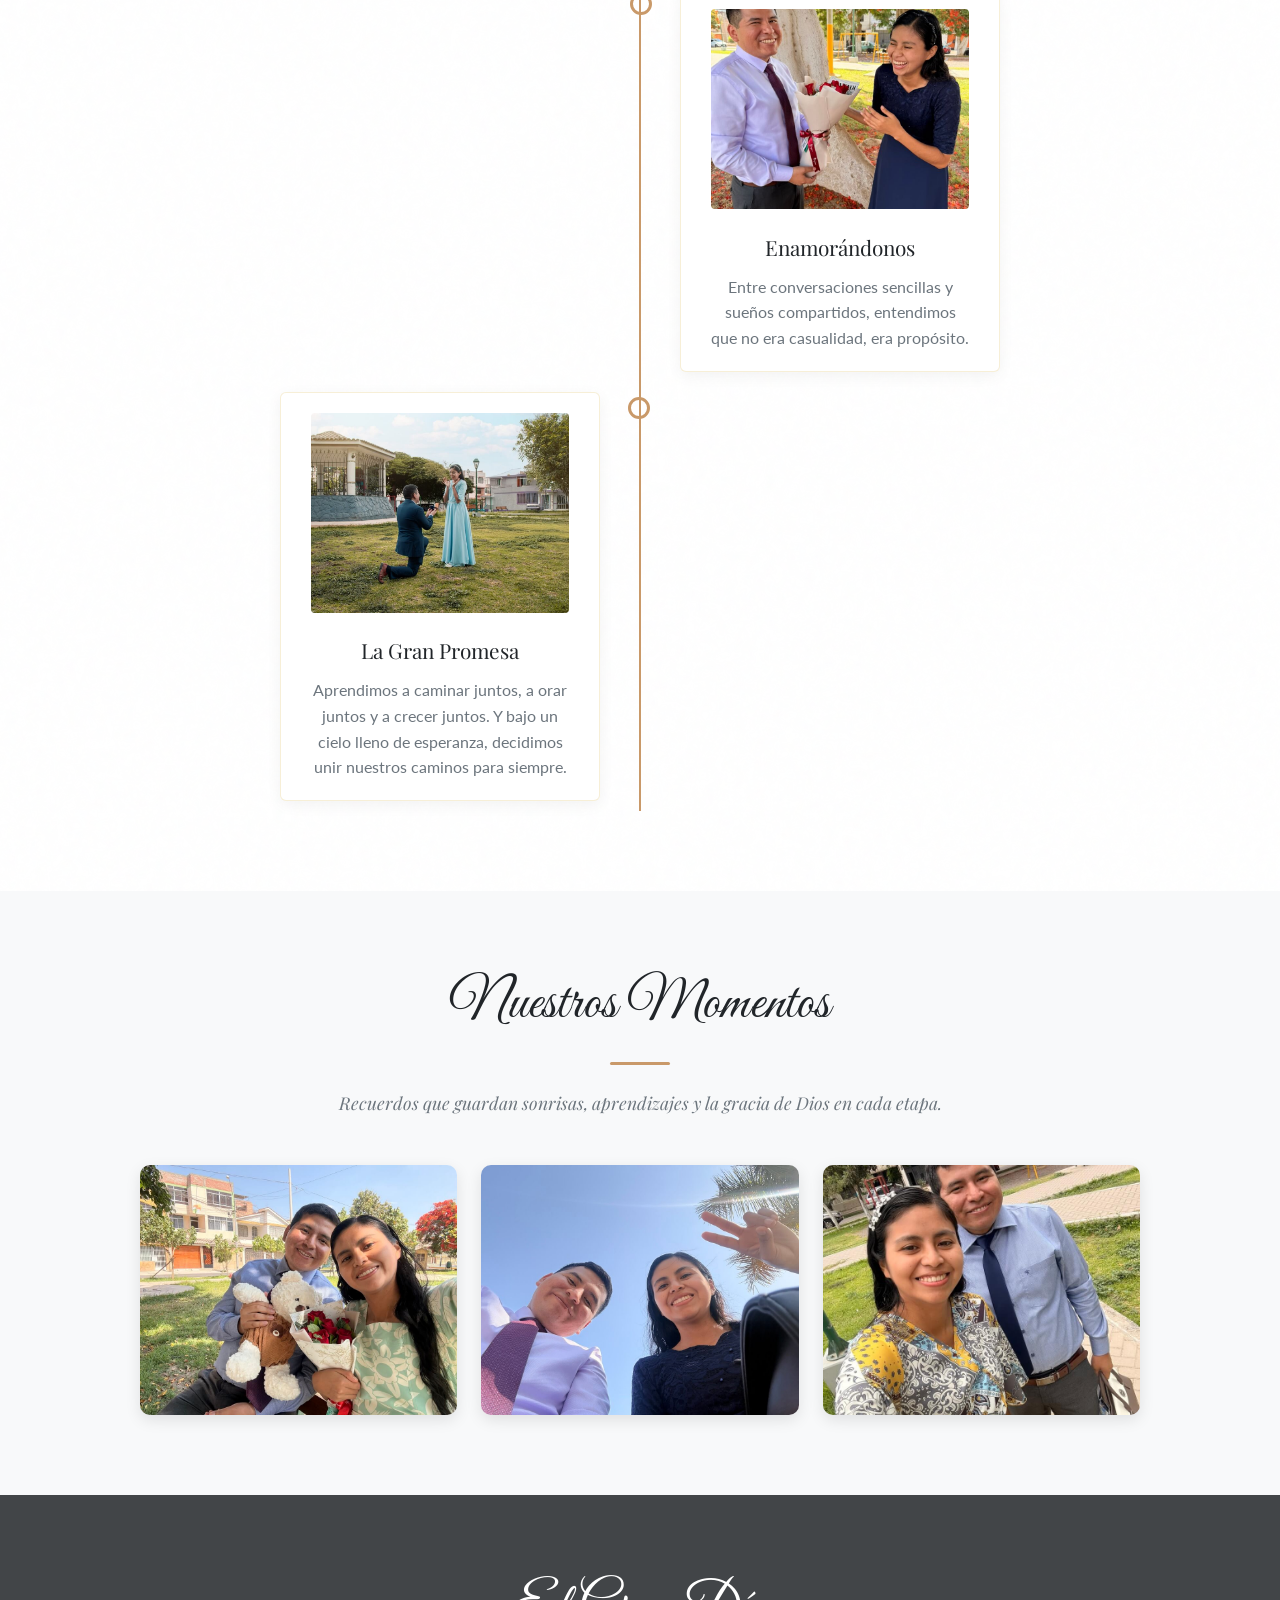
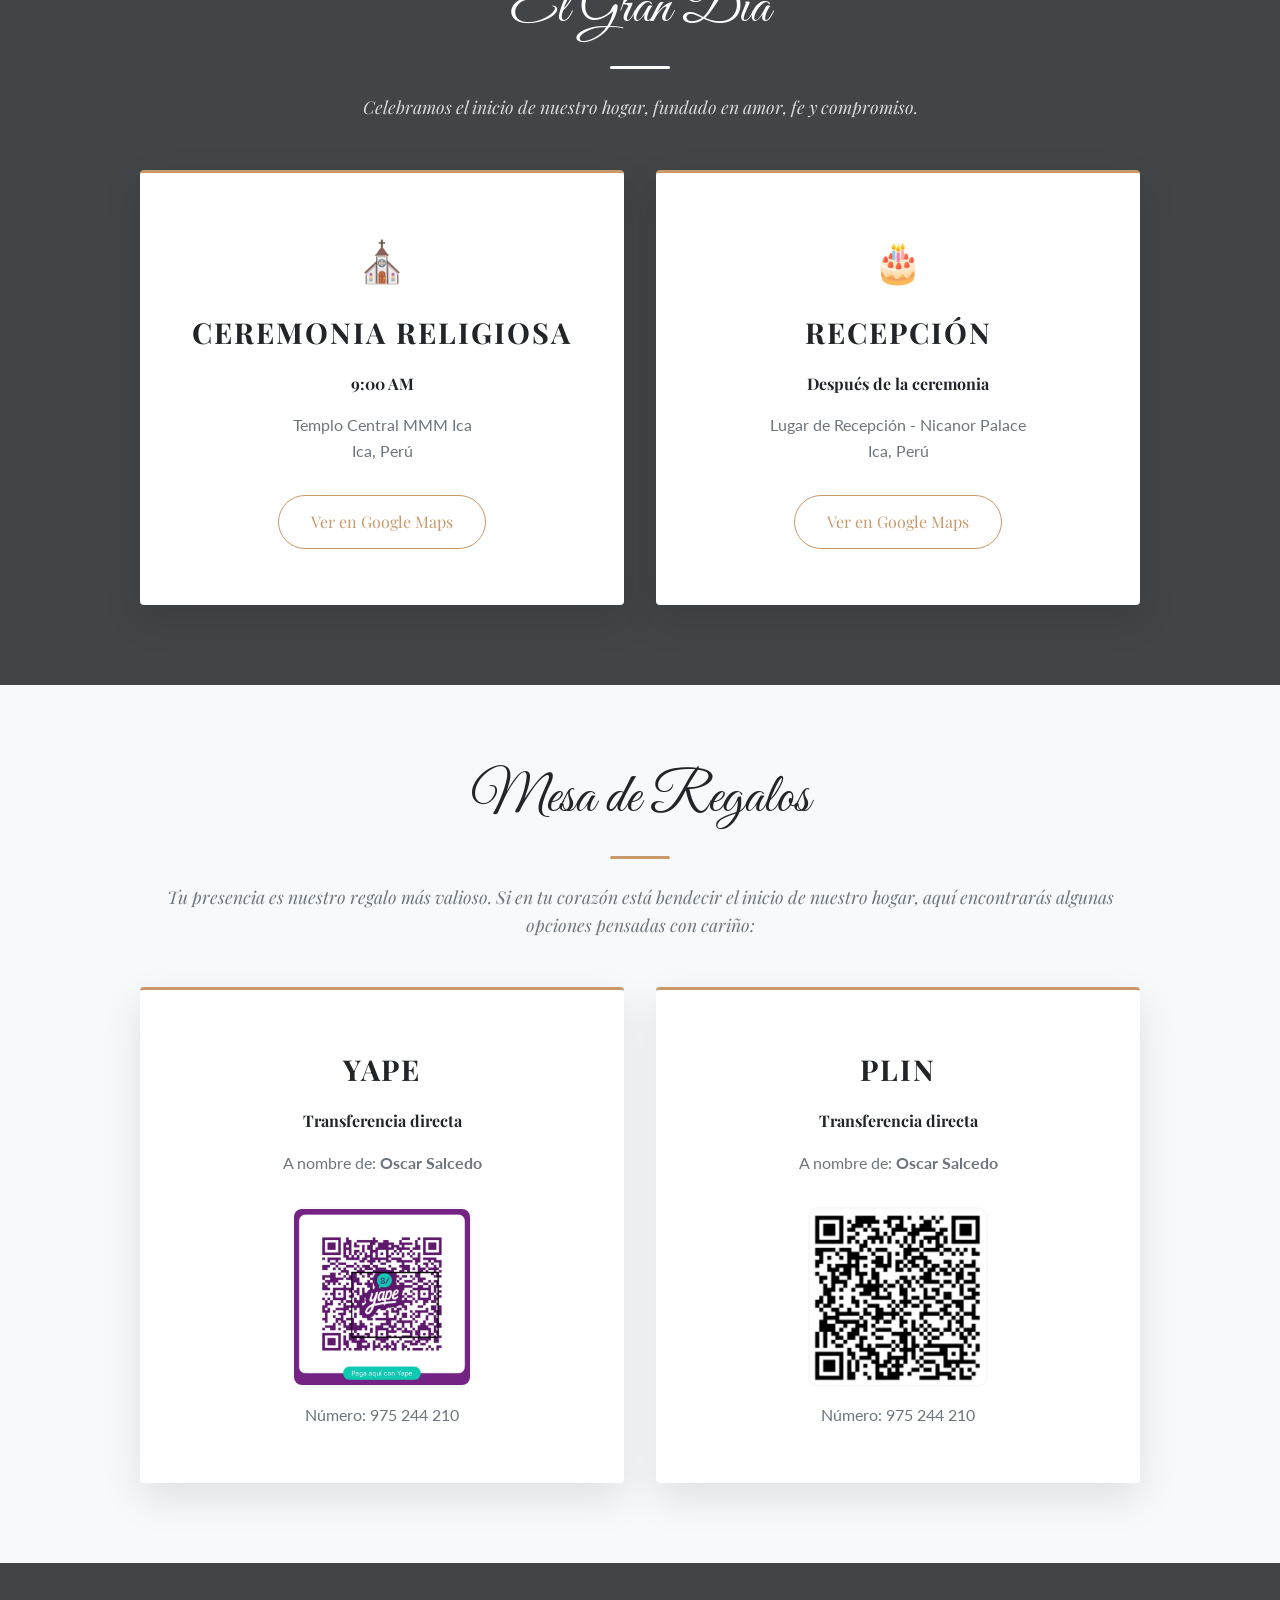
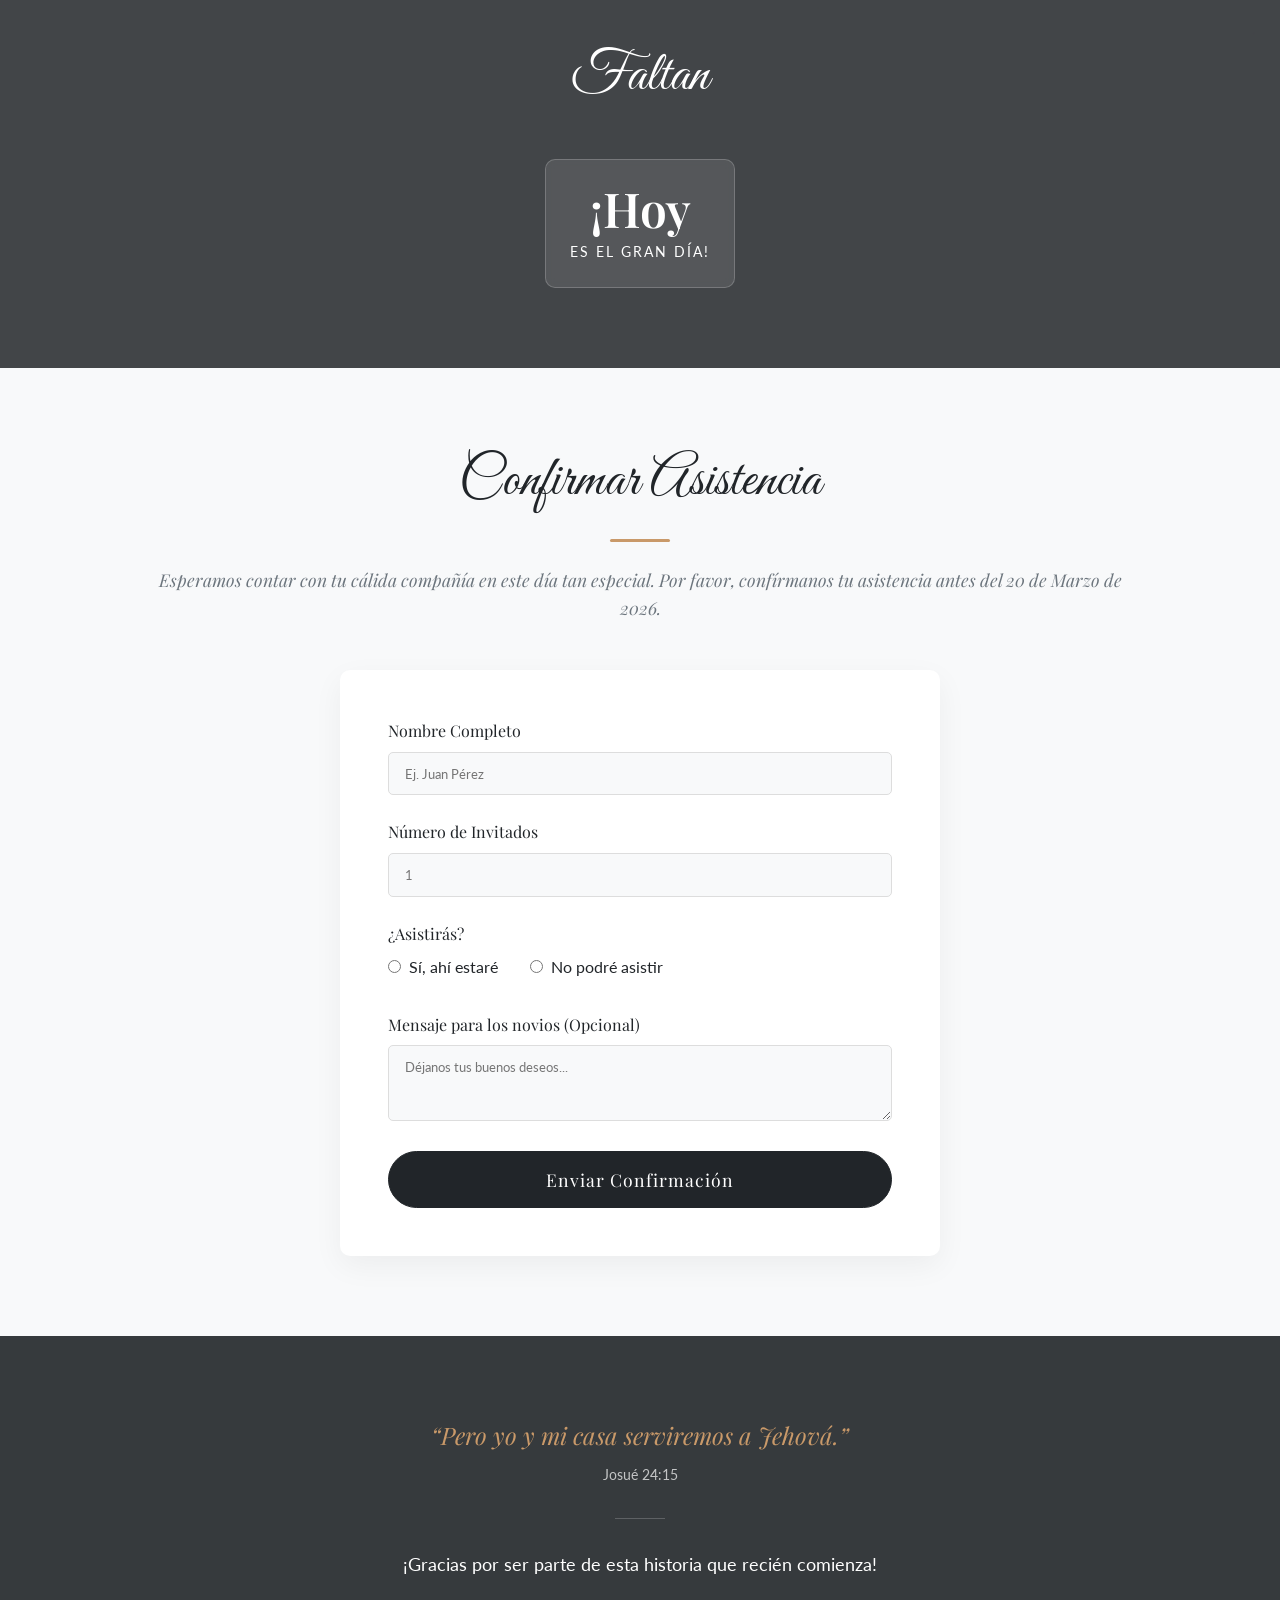
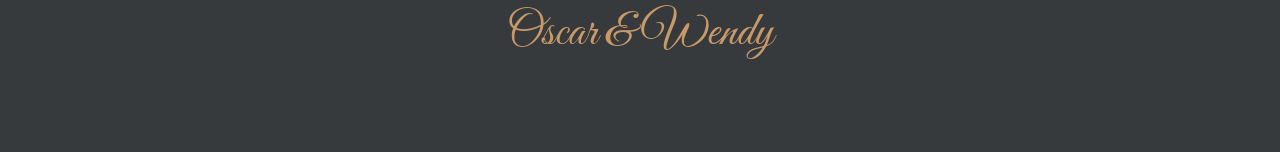
==== commit ca76f1ad: "fix: reception" ====
--- a/index.html
+++ b/index.html
@@ -11,7 +11,8 @@
 
     <!-- Open Graph / WhatsApp Preview -->
     <meta property="og:title" content="Oscar & Wendy - Nos Casamos">
-    <meta property="og:description" content="Celebramos el inicio de nuestro hogar, fundado en amor, fe y compromiso.">
+    <meta property="og:description"
+        content="24/03/2026 - Celebramos el inicio de nuestro hogar, fundado en amor, fe y compromiso.">
     <meta property="og:image" content="https://carosdrean.github.io/wedding/images/hero.jpeg">
     <meta property="og:url" content="https://carosdrean.github.io/wedding">
     <meta property="og:type" content="website">
@@ -144,8 +145,8 @@
                     <div class="icon">🎂</div>
                     <h3>Recepción</h3>
                     <p class="card-time">Después de la ceremonia</p>
-                    <p class="card-location">Lugar de Recepción (por definir)<br>Ica, Perú</p>
-                    <a href="https://maps.app.goo.gl/by1s9UoUCUS1QpWd8" class="btn-secondary" target="_blank">Ver en
+                    <p class="card-location">Lugar de Recepción - Nicanor Palace<br>Ica, Perú</p>
+                    <a href="https://maps.app.goo.gl/6nH9MuZWwRazcnPGA" class="btn-secondary" target="_blank">Ver en
                         Google Maps</a>
                 </div>
             </div>
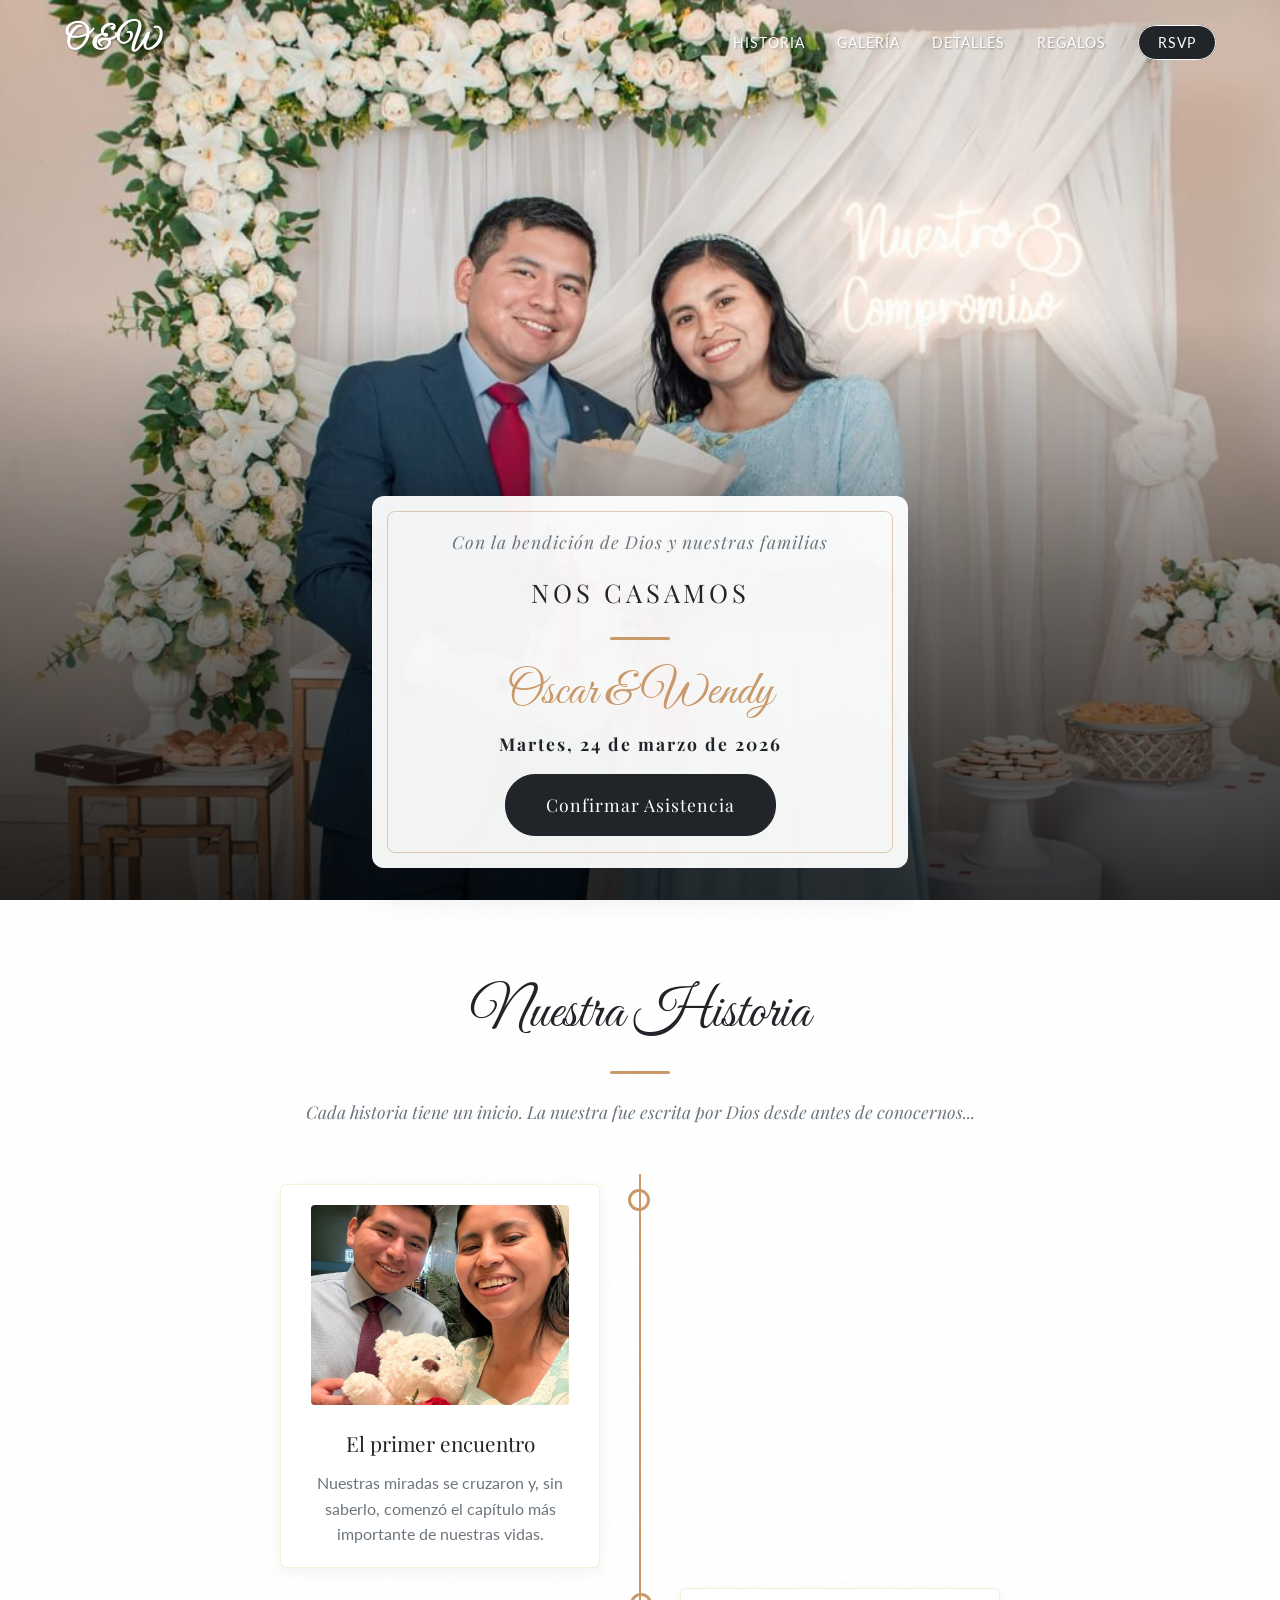
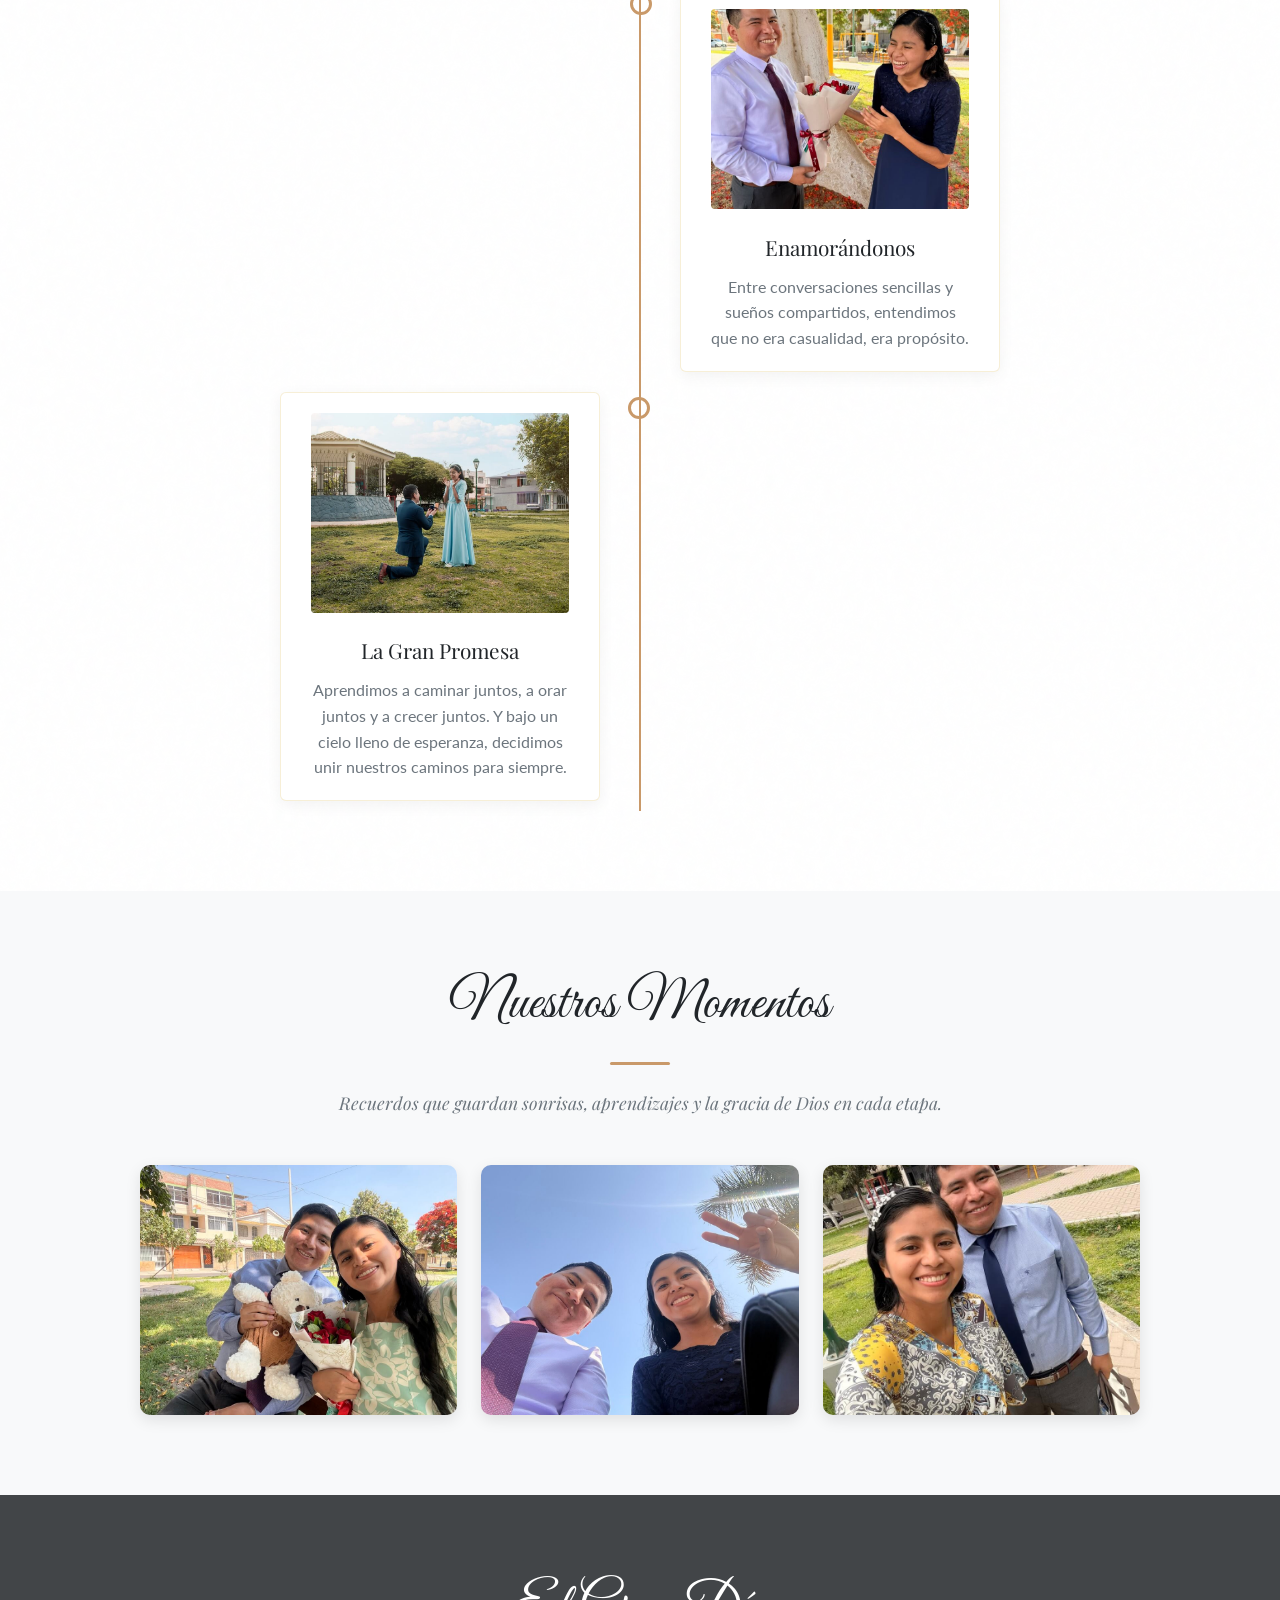
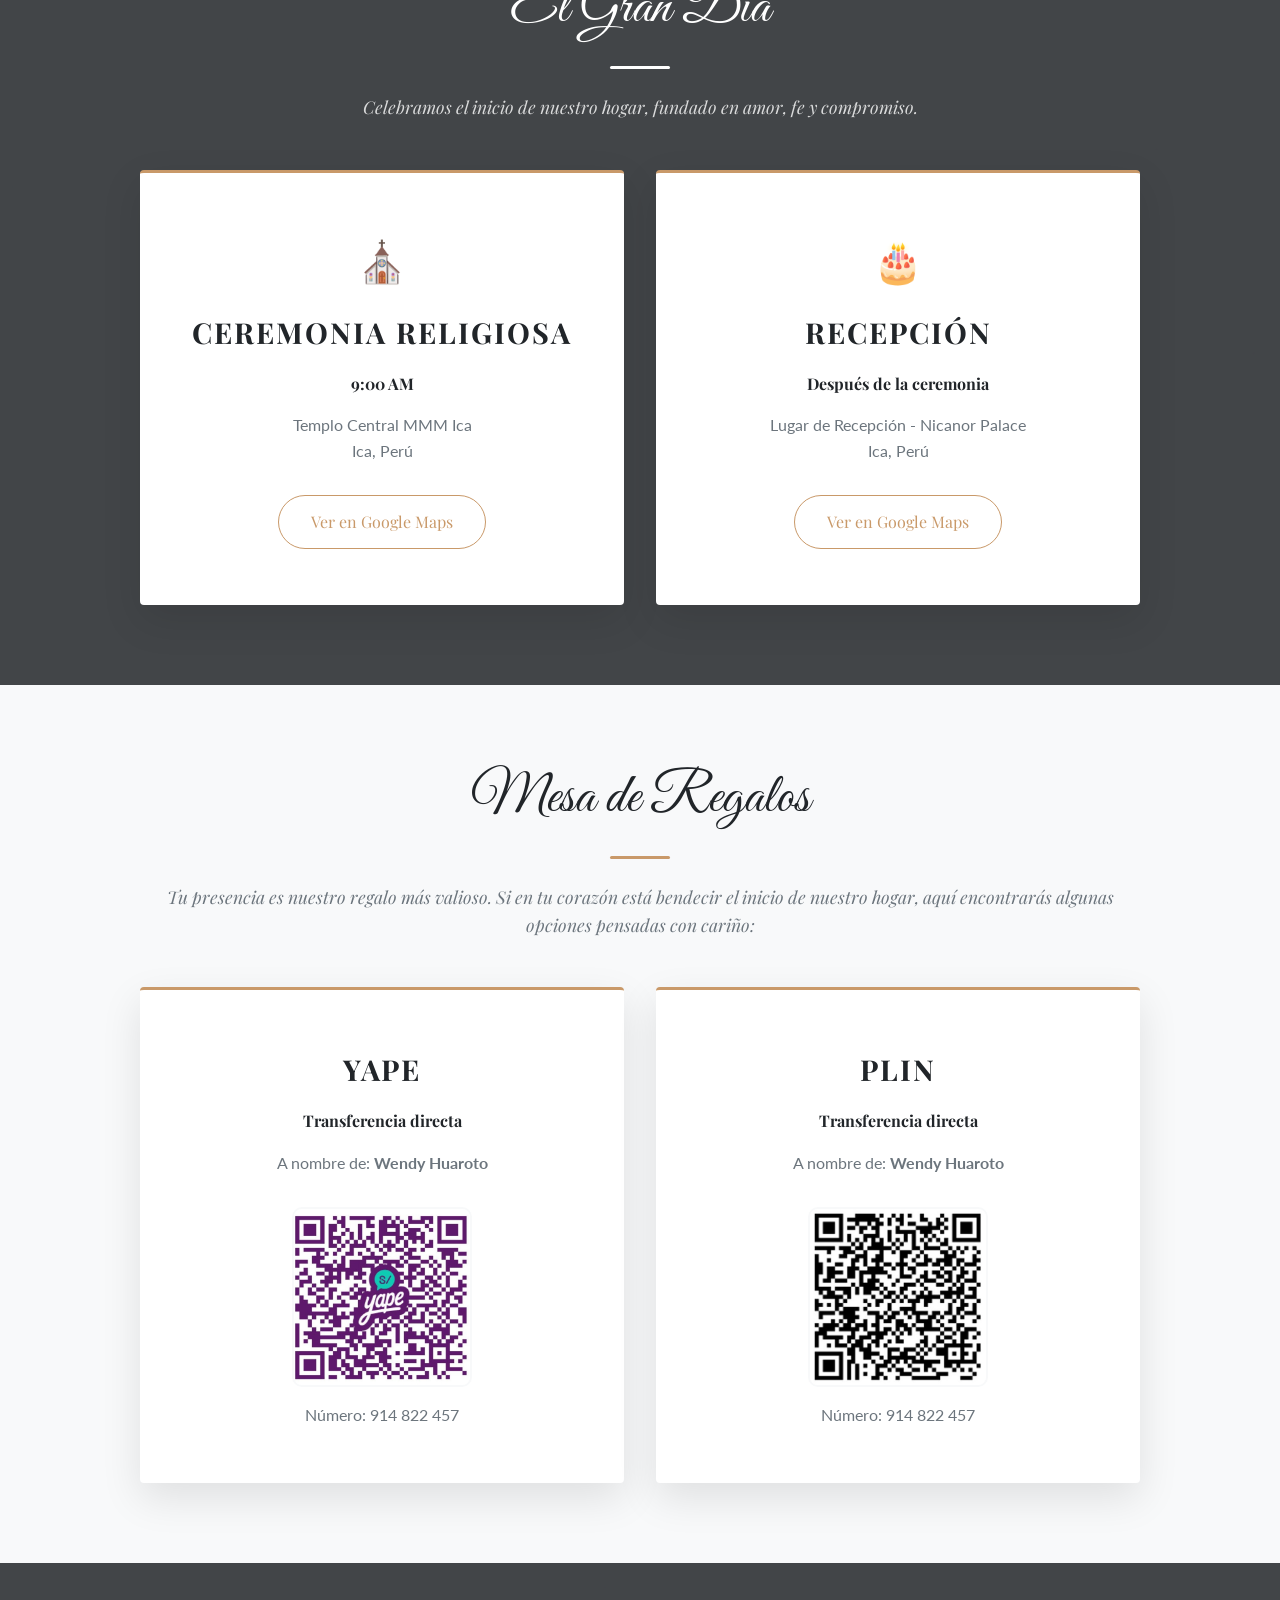
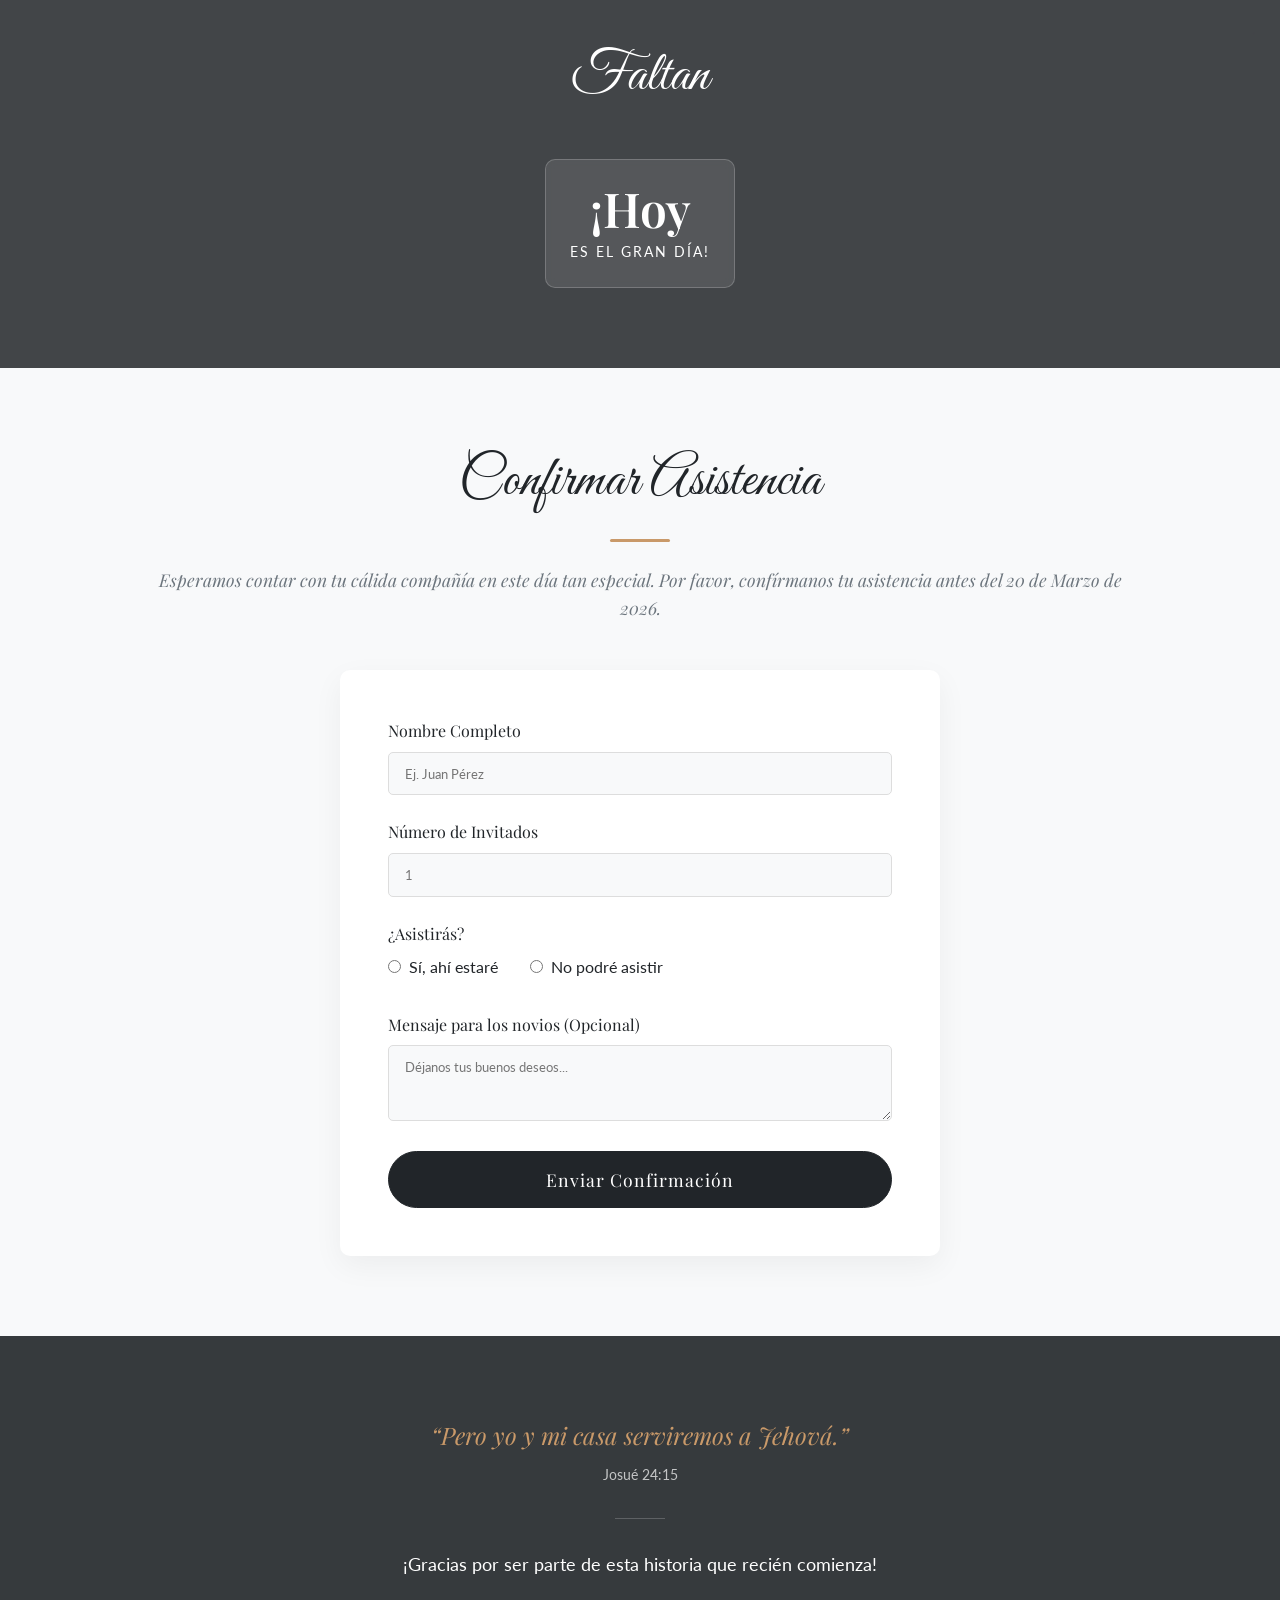
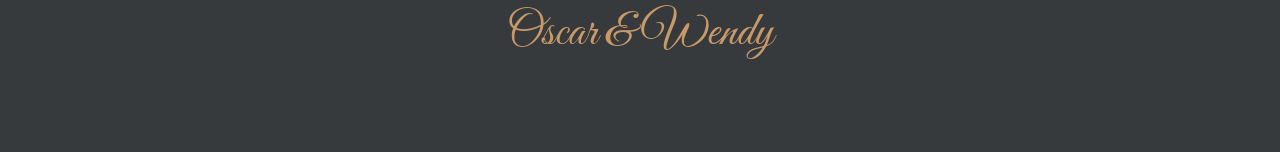
==== commit 3c752d06: "fix: yape plin" ====
--- a/index.html
+++ b/index.html
@@ -167,11 +167,11 @@
                     <!--<div class="icon">📱</div>-->
                     <h3>Yape</h3>
                     <p class="card-time">Transferencia directa</p>
-                    <p class="card-location">A nombre de: <strong>Oscar Salcedo</strong></p>
+                    <p class="card-location">A nombre de: <strong>Wendy Huaroto</strong></p>
                     <div class="qr-container">
                         <div class="qr-box">
                             <img src="./images/yape.jpeg" loading="lazy" alt="QR Yape" class="qr-img">
-                            <p>Número: 975 244 210</p>
+                            <p>Número: 914 822 457</p>
                         </div>
                     </div>
                 </div>
@@ -181,11 +181,11 @@
                     <!--<div class="icon">📱</div>-->
                     <h3>Plin</h3>
                     <p class="card-time">Transferencia directa</p>
-                    <p class="card-location">A nombre de: <strong>Oscar Salcedo</strong></p>
+                    <p class="card-location">A nombre de: <strong>Wendy Huaroto</strong></p>
                     <div class="qr-container">
                         <div class="qr-box">
                             <img src="./images/plin.jpeg" loading="lazy" alt="QR Plin" class="qr-img">
-                            <p>Número: 975 244 210</p>
+                            <p>Número: 914 822 457</p>
                         </div>
                     </div>
                 </div>
